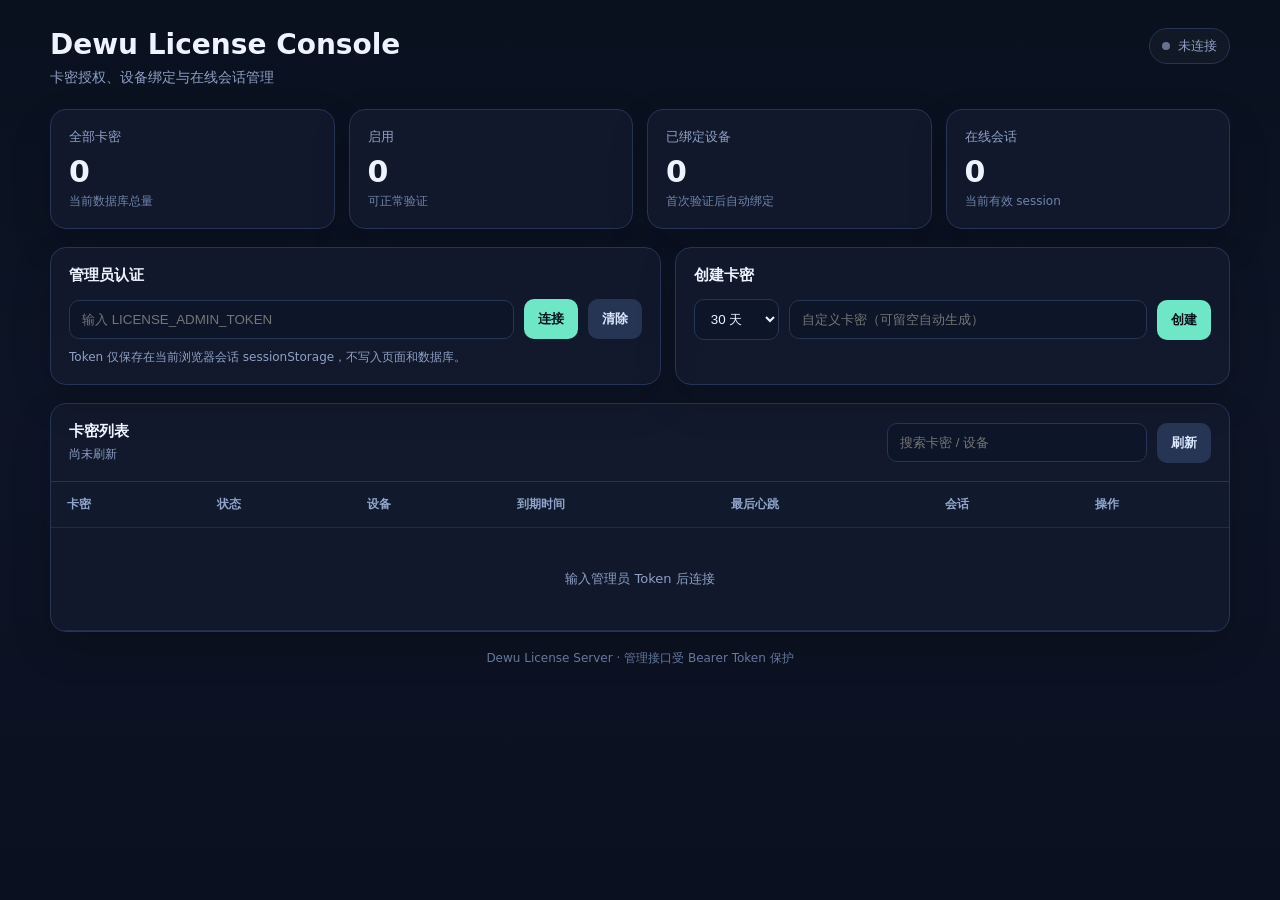
==== license-server/src/main/resources/static/admin/index.html @ 22ee2200 "feat: add license admin web console" ====
<!doctype html>
<html lang="zh-CN">
<head>
  <meta charset="utf-8">
  <meta name="viewport" content="width=device-width,initial-scale=1">
  <title>Dewu License Console</title>
  <style>
    :root{--bg:#0b1020;--panel:#121a2d;--panel2:#18233b;--text:#eef3ff;--muted:#8ea0c4;--line:#263555;--accent:#6ee7c7;--accent2:#5ea0ff;--danger:#ff7a8b;--warn:#ffd166;--ok:#6ee7a8}
    *{box-sizing:border-box} body{margin:0;font-family:Inter,"PingFang SC","Microsoft YaHei",system-ui,sans-serif;background:linear-gradient(180deg,#09101e,#0d1425 45%,#0b1020);color:var(--text);min-height:100vh}
    .wrap{max-width:1220px;margin:0 auto;padding:28px 20px 60px}.top{display:flex;gap:18px;align-items:flex-start;justify-content:space-between;margin-bottom:22px}.title h1{font-size:28px;margin:0 0 8px}.title p{margin:0;color:var(--muted);font-size:14px}.pill{display:inline-flex;align-items:center;gap:8px;border:1px solid var(--line);background:rgba(255,255,255,.03);padding:8px 12px;border-radius:999px;color:var(--muted);font-size:13px}.dot{width:8px;height:8px;border-radius:50%;background:#66738f}.dot.ok{background:var(--ok);box-shadow:0 0 14px rgba(110,231,168,.6)}
    .grid{display:grid;grid-template-columns:repeat(4,1fr);gap:14px;margin-bottom:18px}.card{background:rgba(18,26,45,.92);border:1px solid var(--line);border-radius:16px;padding:18px;box-shadow:0 16px 40px rgba(0,0,0,.16)}.stat .label{color:var(--muted);font-size:13px}.stat .value{font-size:30px;font-weight:750;margin-top:8px}.stat .hint{color:#7083a9;font-size:12px;margin-top:4px}
    .toolbar{display:grid;grid-template-columns:1.1fr 1fr;gap:14px;margin-bottom:18px}.section-title{font-size:15px;font-weight:700;margin-bottom:14px}.row{display:flex;gap:10px;align-items:center;flex-wrap:wrap}input,select{background:#0d1528;border:1px solid var(--line);color:var(--text);border-radius:10px;padding:11px 12px;outline:none;min-width:0}input:focus,select:focus{border-color:var(--accent2);box-shadow:0 0 0 3px rgba(94,160,255,.12)}input.token{flex:1;min-width:220px}.grow{flex:1}.btn{border:0;border-radius:10px;padding:11px 14px;font-weight:700;cursor:pointer;color:#07121b;background:var(--accent);transition:.15s}.btn:hover{transform:translateY(-1px);filter:brightness(1.04)}.btn.secondary{background:#253553;color:#dce7ff}.btn.danger{background:#452434;color:#ffb2bd}.btn.warn{background:#4a3a1f;color:#ffe39a}.btn.small{padding:7px 10px;font-size:12px}.btn:disabled{opacity:.45;cursor:not-allowed;transform:none}
    .table-card{padding:0;overflow:hidden}.table-head{display:flex;justify-content:space-between;align-items:center;padding:18px;border-bottom:1px solid var(--line)}.search{width:260px}table{width:100%;border-collapse:collapse;font-size:13px}th,td{text-align:left;padding:14px 16px;border-bottom:1px solid rgba(38,53,85,.75);vertical-align:middle}th{color:#91a5cc;font-size:12px;font-weight:650;background:#111a2d;position:sticky;top:0}tbody tr:hover{background:rgba(255,255,255,.025)}.key{font-family:ui-monospace,SFMono-Regular,Consolas,monospace;font-weight:700;color:#dfe8ff}.badge{display:inline-flex;padding:5px 8px;border-radius:999px;font-weight:700;font-size:11px}.badge.active{background:rgba(110,231,168,.11);color:var(--ok)}.badge.disabled{background:rgba(255,122,139,.11);color:var(--danger)}.muted{color:var(--muted)}.device{max-width:150px;white-space:nowrap;overflow:hidden;text-overflow:ellipsis}.actions{display:flex;gap:6px;flex-wrap:wrap}.empty{text-align:center;color:var(--muted);padding:42px!important}.toast{position:fixed;right:20px;bottom:20px;min-width:240px;max-width:420px;background:#15213a;border:1px solid var(--line);padding:13px 15px;border-radius:12px;box-shadow:0 16px 45px rgba(0,0,0,.35);display:none;z-index:10}.toast.show{display:block}.toast.error{border-color:#683143;color:#ffc1c9}.footer{color:#65789d;text-align:center;margin-top:18px;font-size:12px}
    @media(max-width:900px){.grid{grid-template-columns:repeat(2,1fr)}.toolbar{grid-template-columns:1fr}.top{flex-direction:column}.table-card{overflow-x:auto}table{min-width:920px}.search{width:190px}}
    @media(max-width:520px){.grid{grid-template-columns:1fr}.wrap{padding:18px 12px 40px}.card{border-radius:13px}.title h1{font-size:23px}}
  </style>
</head>
<body>
<div class="wrap">
  <div class="top">
    <div class="title"><h1>Dewu License Console</h1><p>卡密授权、设备绑定与在线会话管理</p></div>
    <div class="pill"><span id="statusDot" class="dot"></span><span id="serverStatus">未连接</span></div>
  </div>

  <div class="grid">
    <div class="card stat"><div class="label">全部卡密</div><div id="countAll" class="value">0</div><div class="hint">当前数据库总量</div></div>
    <div class="card stat"><div class="label">启用</div><div id="countActive" class="value">0</div><div class="hint">可正常验证</div></div>
    <div class="card stat"><div class="label">已绑定设备</div><div id="countBound" class="value">0</div><div class="hint">首次验证后自动绑定</div></div>
    <div class="card stat"><div class="label">在线会话</div><div id="countSessions" class="value">0</div><div class="hint">当前有效 session</div></div>
  </div>

  <div class="toolbar">
    <div class="card">
      <div class="section-title">管理员认证</div>
      <div class="row">
        <input id="tokenInput" class="token" type="password" autocomplete="off" placeholder="输入 LICENSE_ADMIN_TOKEN">
        <button id="connectBtn" class="btn">连接</button>
        <button id="clearBtn" class="btn secondary">清除</button>
      </div>
      <div class="muted" style="font-size:12px;margin-top:10px">Token 仅保存在当前浏览器会话 sessionStorage，不写入页面和数据库。</div>
    </div>
    <div class="card">
      <div class="section-title">创建卡密</div>
      <div class="row">
        <select id="daysSelect">
          <option value="1">1 天</option><option value="7">7 天</option><option value="30" selected>30 天</option><option value="90">90 天</option><option value="365">365 天</option><option value="0">永久</option>
        </select>
        <input id="customKey" class="grow" placeholder="自定义卡密（可留空自动生成）">
        <button id="createBtn" class="btn">创建</button>
      </div>
    </div>
  </div>

  <div class="card table-card">
    <div class="table-head">
      <div><div class="section-title" style="margin:0">卡密列表</div><div id="lastRefresh" class="muted" style="font-size:12px;margin-top:5px">尚未刷新</div></div>
      <div class="row"><input id="searchInput" class="search" placeholder="搜索卡密 / 设备"><button id="refreshBtn" class="btn secondary">刷新</button></div>
    </div>
    <table>
      <thead><tr><th>卡密</th><th>状态</th><th>设备</th><th>到期时间</th><th>最后心跳</th><th>会话</th><th>操作</th></tr></thead>
      <tbody id="tbody"><tr><td colspan="7" class="empty">输入管理员 Token 后连接</td></tr></tbody>
    </table>
  </div>
  <div class="footer">Dewu License Server · 管理接口受 Bearer Token 保护</div>
</div>
<div id="toast" class="toast"></div>
<script>
  const $=id=>document.getElementById(id); let licenses=[];
  const token=()=>$('tokenInput').value.trim();
  $('tokenInput').value=sessionStorage.getItem('dewuAdminToken')||'';
  function authHeaders(json=false){const h={Authorization:'Bearer '+token()};if(json)h['Content-Type']='application/json';return h}
  function toast(msg,error=false){const el=$('toast');el.textContent=msg;el.className='toast show'+(error?' error':'');clearTimeout(window.__toastTimer);window.__toastTimer=setTimeout(()=>el.className='toast',2800)}
  async function api(path,opt={}){const res=await fetch(path,{...opt,headers:{...(opt.headers||{}),...authHeaders(!!opt.body)}});if(!res.ok){let msg=`HTTP ${res.status}`;try{const d=await res.json();msg=d.detail||d.message||d.error||msg}catch{}throw new Error(msg)}return res.status===204?null:res.json()}
  function esc(v){return String(v??'').replace(/[&<>"']/g,c=>({'&':'&amp;','<':'&lt;','>':'&gt;','"':'&quot;',"'":'&#39;'}[c]))}
  function shortDevice(v){if(!v)return '<span class="muted">未绑定</span>';const s=String(v);return `<span class="device" title="${esc(s)}">${esc(s.length>18?s.slice(0,8)+'…'+s.slice(-6):s)}</span>`}
  function fmt(v){if(!v)return '<span class="muted">永久 / 无记录</span>';return esc(String(v).replace('T',' '))}
  function render(){const q=$('searchInput').value.trim().toLowerCase();const rows=licenses.filter(x=>!q||String(x.cardKey||'').toLowerCase().includes(q)||String(x.boundDeviceId||'').toLowerCase().includes(q));$('countAll').textContent=licenses.length;$('countActive').textContent=licenses.filter(x=>x.status==='ACTIVE').length;$('countBound').textContent=licenses.filter(x=>x.boundDeviceId).length;$('countSessions').textContent=licenses.reduce((n,x)=>n+Number(x.sessionCount||0),0);const tb=$('tbody');if(!rows.length){tb.innerHTML='<tr><td colspan="7" class="empty">没有匹配的卡密</td></tr>';return}tb.innerHTML=rows.map(x=>{const active=x.status==='ACTIVE';return `<tr><td><span class="key">${esc(x.cardKey)}</span></td><td><span class="badge ${active?'active':'disabled'}">${esc(x.status)}</span></td><td>${shortDevice(x.boundDeviceId)}</td><td>${fmt(x.expiresAt)}</td><td>${fmt(x.lastHeartbeatAt)}</td><td>${Number(x.sessionCount||0)}</td><td><div class="actions"><button class="btn secondary small" data-act="copy" data-key="${esc(x.cardKey)}">复制</button><button class="btn ${active?'danger':'secondary'} small" data-act="status" data-key="${esc(x.cardKey)}" data-status="${active?'DISABLED':'ACTIVE'}">${active?'禁用':'启用'}</button><button class="btn warn small" data-act="unbind" data-key="${esc(x.cardKey)}" ${x.boundDeviceId?'':'disabled'}>解绑</button></div></td></tr>`}).join('')}
  async function load(){if(!token()){toast('请先输入管理员 Token',true);return}try{sessionStorage.setItem('dewuAdminToken',token());licenses=await api('/admin/api/licenses');$('statusDot').className='dot ok';$('serverStatus').textContent='已连接';$('lastRefresh').textContent='刷新时间 '+new Date().toLocaleString();render()}catch(e){$('statusDot').className='dot';$('serverStatus').textContent='连接失败';toast(e.message,true)}}
  $('connectBtn').onclick=load;$('refreshBtn').onclick=load;$('clearBtn').onclick=()=>{sessionStorage.removeItem('dewuAdminToken');$('tokenInput').value='';licenses=[];$('statusDot').className='dot';$('serverStatus').textContent='未连接';render()};$('searchInput').oninput=render;
  $('createBtn').onclick=async()=>{if(!token())return toast('请先连接管理端',true);const days=Number($('daysSelect').value);const cardKey=$('customKey').value.trim();try{const d=await api('/admin/api/licenses',{method:'POST',body:JSON.stringify({days,cardKey:cardKey||null})});$('customKey').value='';toast('已创建 '+d.cardKey);await load()}catch(e){toast(e.message,true)}};
  $('tbody').onclick=async e=>{const b=e.target.closest('button[data-act]');if(!b)return;const key=b.dataset.key;try{if(b.dataset.act==='copy'){await navigator.clipboard.writeText(key);toast('已复制 '+key);return}if(b.dataset.act==='status'){await api('/admin/api/licenses/'+encodeURIComponent(key)+'/status',{method:'PATCH',body:JSON.stringify({status:b.dataset.status})});toast(b.dataset.status==='ACTIVE'?'已启用':'已禁用')}if(b.dataset.act==='unbind'){if(!confirm('确认解绑 '+key+' 的设备？'))return;await api('/admin/api/licenses/'+encodeURIComponent(key)+'/unbind',{method:'POST'});toast('设备已解绑')}await load()}catch(err){toast(err.message,true)}};
  if(token())load();
</script>
</body>
</html>
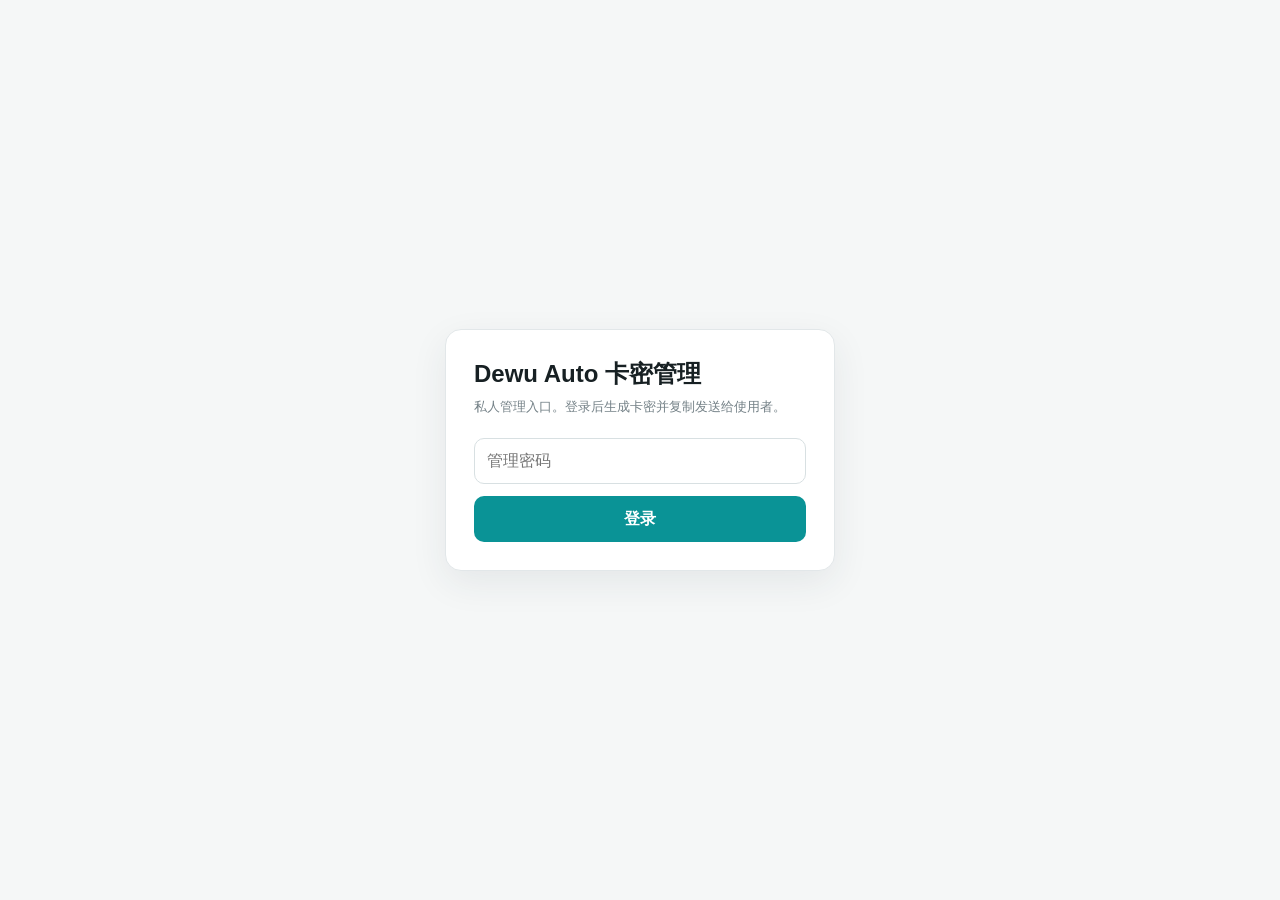
==== commit ab6dddf2: "ui: replace console with private license manager login" ====
--- a/license-server/src/main/resources/static/admin/index.html
+++ b/license-server/src/main/resources/static/admin/index.html
@@ -1,85 +1,92 @@
 <!doctype html>
 <html lang="zh-CN">
 <head>
-  <meta charset="utf-8">
-  <meta name="viewport" content="width=device-width,initial-scale=1">
-  <title>Dewu License Console</title>
-  <style>
-    :root{--bg:#0b1020;--panel:#121a2d;--panel2:#18233b;--text:#eef3ff;--muted:#8ea0c4;--line:#263555;--accent:#6ee7c7;--accent2:#5ea0ff;--danger:#ff7a8b;--warn:#ffd166;--ok:#6ee7a8}
-    *{box-sizing:border-box} body{margin:0;font-family:Inter,"PingFang SC","Microsoft YaHei",system-ui,sans-serif;background:linear-gradient(180deg,#09101e,#0d1425 45%,#0b1020);color:var(--text);min-height:100vh}
-    .wrap{max-width:1220px;margin:0 auto;padding:28px 20px 60px}.top{display:flex;gap:18px;align-items:flex-start;justify-content:space-between;margin-bottom:22px}.title h1{font-size:28px;margin:0 0 8px}.title p{margin:0;color:var(--muted);font-size:14px}.pill{display:inline-flex;align-items:center;gap:8px;border:1px solid var(--line);background:rgba(255,255,255,.03);padding:8px 12px;border-radius:999px;color:var(--muted);font-size:13px}.dot{width:8px;height:8px;border-radius:50%;background:#66738f}.dot.ok{background:var(--ok);box-shadow:0 0 14px rgba(110,231,168,.6)}
-    .grid{display:grid;grid-template-columns:repeat(4,1fr);gap:14px;margin-bottom:18px}.card{background:rgba(18,26,45,.92);border:1px solid var(--line);border-radius:16px;padding:18px;box-shadow:0 16px 40px rgba(0,0,0,.16)}.stat .label{color:var(--muted);font-size:13px}.stat .value{font-size:30px;font-weight:750;margin-top:8px}.stat .hint{color:#7083a9;font-size:12px;margin-top:4px}
-    .toolbar{display:grid;grid-template-columns:1.1fr 1fr;gap:14px;margin-bottom:18px}.section-title{font-size:15px;font-weight:700;margin-bottom:14px}.row{display:flex;gap:10px;align-items:center;flex-wrap:wrap}input,select{background:#0d1528;border:1px solid var(--line);color:var(--text);border-radius:10px;padding:11px 12px;outline:none;min-width:0}input:focus,select:focus{border-color:var(--accent2);box-shadow:0 0 0 3px rgba(94,160,255,.12)}input.token{flex:1;min-width:220px}.grow{flex:1}.btn{border:0;border-radius:10px;padding:11px 14px;font-weight:700;cursor:pointer;color:#07121b;background:var(--accent);transition:.15s}.btn:hover{transform:translateY(-1px);filter:brightness(1.04)}.btn.secondary{background:#253553;color:#dce7ff}.btn.danger{background:#452434;color:#ffb2bd}.btn.warn{background:#4a3a1f;color:#ffe39a}.btn.small{padding:7px 10px;font-size:12px}.btn:disabled{opacity:.45;cursor:not-allowed;transform:none}
-    .table-card{padding:0;overflow:hidden}.table-head{display:flex;justify-content:space-between;align-items:center;padding:18px;border-bottom:1px solid var(--line)}.search{width:260px}table{width:100%;border-collapse:collapse;font-size:13px}th,td{text-align:left;padding:14px 16px;border-bottom:1px solid rgba(38,53,85,.75);vertical-align:middle}th{color:#91a5cc;font-size:12px;font-weight:650;background:#111a2d;position:sticky;top:0}tbody tr:hover{background:rgba(255,255,255,.025)}.key{font-family:ui-monospace,SFMono-Regular,Consolas,monospace;font-weight:700;color:#dfe8ff}.badge{display:inline-flex;padding:5px 8px;border-radius:999px;font-weight:700;font-size:11px}.badge.active{background:rgba(110,231,168,.11);color:var(--ok)}.badge.disabled{background:rgba(255,122,139,.11);color:var(--danger)}.muted{color:var(--muted)}.device{max-width:150px;white-space:nowrap;overflow:hidden;text-overflow:ellipsis}.actions{display:flex;gap:6px;flex-wrap:wrap}.empty{text-align:center;color:var(--muted);padding:42px!important}.toast{position:fixed;right:20px;bottom:20px;min-width:240px;max-width:420px;background:#15213a;border:1px solid var(--line);padding:13px 15px;border-radius:12px;box-shadow:0 16px 45px rgba(0,0,0,.35);display:none;z-index:10}.toast.show{display:block}.toast.error{border-color:#683143;color:#ffc1c9}.footer{color:#65789d;text-align:center;margin-top:18px;font-size:12px}
-    @media(max-width:900px){.grid{grid-template-columns:repeat(2,1fr)}.toolbar{grid-template-columns:1fr}.top{flex-direction:column}.table-card{overflow-x:auto}table{min-width:920px}.search{width:190px}}
-    @media(max-width:520px){.grid{grid-template-columns:1fr}.wrap{padding:18px 12px 40px}.card{border-radius:13px}.title h1{font-size:23px}}
-  </style>
+<meta charset="utf-8">
+<meta name="viewport" content="width=device-width,initial-scale=1">
+<title>Dewu Auto 卡密管理</title>
+<style>
+:root{--bg:#f5f7f7;--card:#fff;--text:#172023;--muted:#748187;--line:#e2e7e9;--brand:#0a9396;--brand-soft:#e9f7f6;--danger:#b44f58;--warn:#9c6b16}
+*{box-sizing:border-box}body{margin:0;background:var(--bg);color:var(--text);font-family:-apple-system,BlinkMacSystemFont,"Segoe UI","PingFang SC","Microsoft YaHei",sans-serif}button,input,select{font:inherit}.hidden{display:none!important}.login-wrap{min-height:100vh;display:grid;place-items:center;padding:24px}.login-card{width:min(390px,100%);background:#fff;border:1px solid var(--line);border-radius:16px;padding:28px;box-shadow:0 12px 36px rgba(33,53,58,.08)}.login-card h1{font-size:24px;margin:0 0 8px}.login-card p{color:var(--muted);font-size:13px;margin:0 0 22px}.input{width:100%;height:46px;border:1px solid #d8e0e2;border-radius:10px;padding:0 12px;outline:none;background:#fff}.input:focus{border-color:var(--brand);box-shadow:0 0 0 3px rgba(10,147,150,.08)}.btn{border:0;border-radius:10px;height:42px;padding:0 14px;background:var(--brand);color:white;font-weight:800;cursor:pointer}.btn.secondary{background:#edf2f3;color:#425156}.btn.danger{background:#f8e9eb;color:var(--danger)}.btn.warn{background:#f7f0df;color:var(--warn)}.btn:disabled{opacity:.55;cursor:not-allowed}.login-btn{width:100%;height:46px;margin-top:12px}.error{color:var(--danger);font-size:13px;margin-top:10px;display:none}.error.show{display:block}.top{height:64px;background:white;border-bottom:1px solid var(--line);display:flex;align-items:center;justify-content:space-between;padding:0 24px}.brand{font-weight:850}.top-right{display:flex;align-items:center;gap:10px}.status{font-size:12px;color:var(--muted)}.wrap{max-width:1120px;margin:32px auto;padding:0 18px 48px}.grid{display:grid;grid-template-columns:340px 1fr;gap:16px}.card{background:white;border:1px solid var(--line);border-radius:15px;padding:20px;box-shadow:0 8px 24px rgba(33,53,58,.04)}.card h2{font-size:17px;margin:0 0 16px}.label{font-size:12px;font-weight:800;margin:14px 0 7px}.help{font-size:12px;color:var(--muted);margin-top:7px}.create-btn{width:100%;margin-top:18px}.generated{margin-top:16px;background:#111a1d;color:#e2fffb;border-radius:11px;padding:14px;display:none}.generated.show{display:block}.generated small{display:block;color:#8fa7a6;margin-bottom:6px}.key{font-family:ui-monospace,SFMono-Regular,Consolas,monospace;font-weight:850;word-break:break-all}.copy-btn{margin-top:10px;background:white;color:#08777a;height:34px}.stats{display:grid;grid-template-columns:repeat(4,1fr);gap:10px;margin-bottom:16px}.stat{background:#fff;border:1px solid var(--line);border-radius:12px;padding:14px}.stat small{color:var(--muted)}.stat b{display:block;font-size:24px;margin-top:5px}.table-card{padding:0;overflow:hidden}.table-head{display:flex;align-items:center;justify-content:space-between;gap:12px;padding:16px 18px;border-bottom:1px solid var(--line)}.table-head h2{margin:0}.search{width:250px;height:40px}.table-wrap{overflow:auto}table{width:100%;border-collapse:collapse;font-size:13px;min-width:850px}th,td{text-align:left;padding:13px 15px;border-bottom:1px solid var(--line);vertical-align:middle}th{font-size:12px;color:var(--muted);background:#fafcfc}.badge{display:inline-flex;padding:4px 8px;border-radius:999px;font-size:11px;font-weight:800}.badge.active{background:#eaf8f2;color:#247a59}.badge.disabled{background:#faecee;color:#a74852}.actions{display:flex;gap:6px;flex-wrap:wrap}.small{height:32px;padding:0 10px;font-size:12px}.empty{text-align:center;color:var(--muted);padding:38px!important}.toast{position:fixed;right:18px;bottom:18px;background:#172023;color:white;border-radius:10px;padding:11px 14px;font-size:13px;display:none;z-index:20}.toast.show{display:block}.device{max-width:150px;display:inline-block;white-space:nowrap;overflow:hidden;text-overflow:ellipsis;vertical-align:middle}.muted{color:var(--muted)}
+@media(max-width:850px){.grid{grid-template-columns:1fr}.stats{grid-template-columns:repeat(2,1fr)}.top{padding:0 14px}.wrap{margin:20px auto}.search{width:180px}}@media(max-width:520px){.stats{grid-template-columns:1fr 1fr}.table-head{align-items:flex-start;flex-direction:column}.search{width:100%}}
+</style>
 </head>
 <body>
-<div class="wrap">
-  <div class="top">
-    <div class="title"><h1>Dewu License Console</h1><p>卡密授权、设备绑定与在线会话管理</p></div>
-    <div class="pill"><span id="statusDot" class="dot"></span><span id="serverStatus">未连接</span></div>
+<section id="loginView" class="login-wrap">
+  <div class="login-card">
+    <h1>Dewu Auto 卡密管理</h1>
+    <p>私人管理入口。登录后生成卡密并复制发送给使用者。</p>
+    <input id="password" class="input" type="password" autocomplete="current-password" placeholder="管理密码">
+    <button id="loginBtn" class="btn login-btn">登录</button>
+    <div id="loginError" class="error"></div>
   </div>
+</section>
 
-  <div class="grid">
-    <div class="card stat"><div class="label">全部卡密</div><div id="countAll" class="value">0</div><div class="hint">当前数据库总量</div></div>
-    <div class="card stat"><div class="label">启用</div><div id="countActive" class="value">0</div><div class="hint">可正常验证</div></div>
-    <div class="card stat"><div class="label">已绑定设备</div><div id="countBound" class="value">0</div><div class="hint">首次验证后自动绑定</div></div>
-    <div class="card stat"><div class="label">在线会话</div><div id="countSessions" class="value">0</div><div class="hint">当前有效 session</div></div>
-  </div>
-
-  <div class="toolbar">
-    <div class="card">
-      <div class="section-title">管理员认证</div>
-      <div class="row">
-        <input id="tokenInput" class="token" type="password" autocomplete="off" placeholder="输入 LICENSE_ADMIN_TOKEN">
-        <button id="connectBtn" class="btn">连接</button>
-        <button id="clearBtn" class="btn secondary">清除</button>
+<section id="appView" class="hidden">
+  <header class="top">
+    <div class="brand">Dewu Auto 卡密管理</div>
+    <div class="top-right"><span id="serverStatus" class="status">已连接</span><button id="logoutBtn" class="btn secondary">退出</button></div>
+  </header>
+  <main class="wrap">
+    <div class="stats">
+      <div class="stat"><small>全部卡密</small><b id="countAll">0</b></div>
+      <div class="stat"><small>启用</small><b id="countActive">0</b></div>
+      <div class="stat"><small>已绑定设备</small><b id="countBound">0</b></div>
+      <div class="stat"><small>在线会话</small><b id="countSessions">0</b></div>
+    </div>
+    <div class="grid">
+      <div class="card">
+        <h2>生成卡密</h2>
+        <div class="label">有效期</div>
+        <select id="daysSelect" class="input">
+          <option value="1">1 天</option>
+          <option value="7">7 天</option>
+          <option value="30" selected>30 天</option>
+          <option value="90">90 天</option>
+          <option value="365">365 天</option>
+          <option value="0">永久</option>
+        </select>
+        <div class="help">卡密创建后立即开始计算有效期。</div>
+        <button id="createBtn" class="btn create-btn">生成卡密</button>
+        <div id="generated" class="generated">
+          <small>新生成卡密</small>
+          <div id="generatedKey" class="key">--</div>
+          <button id="copyGenerated" class="btn copy-btn">复制卡密</button>
+        </div>
       </div>
-      <div class="muted" style="font-size:12px;margin-top:10px">Token 仅保存在当前浏览器会话 sessionStorage，不写入页面和数据库。</div>
-    </div>
-    <div class="card">
-      <div class="section-title">创建卡密</div>
-      <div class="row">
-        <select id="daysSelect">
-          <option value="1">1 天</option><option value="7">7 天</option><option value="30" selected>30 天</option><option value="90">90 天</option><option value="365">365 天</option><option value="0">永久</option>
-        </select>
-        <input id="customKey" class="grow" placeholder="自定义卡密（可留空自动生成）">
-        <button id="createBtn" class="btn">创建</button>
+      <div class="card table-card">
+        <div class="table-head">
+          <div><h2>卡密列表</h2><div id="lastRefresh" class="help">尚未刷新</div></div>
+          <div style="display:flex;gap:8px"><input id="searchInput" class="input search" placeholder="搜索卡密 / 设备"><button id="refreshBtn" class="btn secondary">刷新</button></div>
+        </div>
+        <div class="table-wrap">
+          <table>
+            <thead><tr><th>卡密</th><th>状态</th><th>设备</th><th>到期时间</th><th>会话</th><th>操作</th></tr></thead>
+            <tbody id="tbody"><tr><td colspan="6" class="empty">加载中…</td></tr></tbody>
+          </table>
+        </div>
       </div>
     </div>
-  </div>
-
-  <div class="card table-card">
-    <div class="table-head">
-      <div><div class="section-title" style="margin:0">卡密列表</div><div id="lastRefresh" class="muted" style="font-size:12px;margin-top:5px">尚未刷新</div></div>
-      <div class="row"><input id="searchInput" class="search" placeholder="搜索卡密 / 设备"><button id="refreshBtn" class="btn secondary">刷新</button></div>
-    </div>
-    <table>
-      <thead><tr><th>卡密</th><th>状态</th><th>设备</th><th>到期时间</th><th>最后心跳</th><th>会话</th><th>操作</th></tr></thead>
-      <tbody id="tbody"><tr><td colspan="7" class="empty">输入管理员 Token 后连接</td></tr></tbody>
-    </table>
-  </div>
-  <div class="footer">Dewu License Server · 管理接口受 Bearer Token 保护</div>
-</div>
+  </main>
+</section>
 <div id="toast" class="toast"></div>
 <script>
-  const $=id=>document.getElementById(id); let licenses=[];
-  const token=()=>$('tokenInput').value.trim();
-  $('tokenInput').value=sessionStorage.getItem('dewuAdminToken')||'';
-  function authHeaders(json=false){const h={Authorization:'Bearer '+token()};if(json)h['Content-Type']='application/json';return h}
-  function toast(msg,error=false){const el=$('toast');el.textContent=msg;el.className='toast show'+(error?' error':'');clearTimeout(window.__toastTimer);window.__toastTimer=setTimeout(()=>el.className='toast',2800)}
-  async function api(path,opt={}){const res=await fetch(path,{...opt,headers:{...(opt.headers||{}),...authHeaders(!!opt.body)}});if(!res.ok){let msg=`HTTP ${res.status}`;try{const d=await res.json();msg=d.detail||d.message||d.error||msg}catch{}throw new Error(msg)}return res.status===204?null:res.json()}
-  function esc(v){return String(v??'').replace(/[&<>"']/g,c=>({'&':'&amp;','<':'&lt;','>':'&gt;','"':'&quot;',"'":'&#39;'}[c]))}
-  function shortDevice(v){if(!v)return '<span class="muted">未绑定</span>';const s=String(v);return `<span class="device" title="${esc(s)}">${esc(s.length>18?s.slice(0,8)+'…'+s.slice(-6):s)}</span>`}
-  function fmt(v){if(!v)return '<span class="muted">永久 / 无记录</span>';return esc(String(v).replace('T',' '))}
-  function render(){const q=$('searchInput').value.trim().toLowerCase();const rows=licenses.filter(x=>!q||String(x.cardKey||'').toLowerCase().includes(q)||String(x.boundDeviceId||'').toLowerCase().includes(q));$('countAll').textContent=licenses.length;$('countActive').textContent=licenses.filter(x=>x.status==='ACTIVE').length;$('countBound').textContent=licenses.filter(x=>x.boundDeviceId).length;$('countSessions').textContent=licenses.reduce((n,x)=>n+Number(x.sessionCount||0),0);const tb=$('tbody');if(!rows.length){tb.innerHTML='<tr><td colspan="7" class="empty">没有匹配的卡密</td></tr>';return}tb.innerHTML=rows.map(x=>{const active=x.status==='ACTIVE';return `<tr><td><span class="key">${esc(x.cardKey)}</span></td><td><span class="badge ${active?'active':'disabled'}">${esc(x.status)}</span></td><td>${shortDevice(x.boundDeviceId)}</td><td>${fmt(x.expiresAt)}</td><td>${fmt(x.lastHeartbeatAt)}</td><td>${Number(x.sessionCount||0)}</td><td><div class="actions"><button class="btn secondary small" data-act="copy" data-key="${esc(x.cardKey)}">复制</button><button class="btn ${active?'danger':'secondary'} small" data-act="status" data-key="${esc(x.cardKey)}" data-status="${active?'DISABLED':'ACTIVE'}">${active?'禁用':'启用'}</button><button class="btn warn small" data-act="unbind" data-key="${esc(x.cardKey)}" ${x.boundDeviceId?'':'disabled'}>解绑</button></div></td></tr>`}).join('')}
-  async function load(){if(!token()){toast('请先输入管理员 Token',true);return}try{sessionStorage.setItem('dewuAdminToken',token());licenses=await api('/admin/api/licenses');$('statusDot').className='dot ok';$('serverStatus').textContent='已连接';$('lastRefresh').textContent='刷新时间 '+new Date().toLocaleString();render()}catch(e){$('statusDot').className='dot';$('serverStatus').textContent='连接失败';toast(e.message,true)}}
-  $('connectBtn').onclick=load;$('refreshBtn').onclick=load;$('clearBtn').onclick=()=>{sessionStorage.removeItem('dewuAdminToken');$('tokenInput').value='';licenses=[];$('statusDot').className='dot';$('serverStatus').textContent='未连接';render()};$('searchInput').oninput=render;
-  $('createBtn').onclick=async()=>{if(!token())return toast('请先连接管理端',true);const days=Number($('daysSelect').value);const cardKey=$('customKey').value.trim();try{const d=await api('/admin/api/licenses',{method:'POST',body:JSON.stringify({days,cardKey:cardKey||null})});$('customKey').value='';toast('已创建 '+d.cardKey);await load()}catch(e){toast(e.message,true)}};
-  $('tbody').onclick=async e=>{const b=e.target.closest('button[data-act]');if(!b)return;const key=b.dataset.key;try{if(b.dataset.act==='copy'){await navigator.clipboard.writeText(key);toast('已复制 '+key);return}if(b.dataset.act==='status'){await api('/admin/api/licenses/'+encodeURIComponent(key)+'/status',{method:'PATCH',body:JSON.stringify({status:b.dataset.status})});toast(b.dataset.status==='ACTIVE'?'已启用':'已禁用')}if(b.dataset.act==='unbind'){if(!confirm('确认解绑 '+key+' 的设备？'))return;await api('/admin/api/licenses/'+encodeURIComponent(key)+'/unbind',{method:'POST'});toast('设备已解绑')}await load()}catch(err){toast(err.message,true)}};
-  if(token())load();
+const $=id=>document.getElementById(id);let licenses=[];let adminToken=sessionStorage.getItem('dewuAdminToken')||'';
+function toast(msg){const el=$('toast');el.textContent=msg;el.className='toast show';clearTimeout(window.__toast);window.__toast=setTimeout(()=>el.className='toast',1800)}
+function esc(v){return String(v??'').replace(/[&<>"']/g,c=>({'&':'&amp;','<':'&lt;','>':'&gt;','"':'&quot;',"'":'&#39;'}[c]))}
+async function request(path,opt={},auth=true){const headers={...(opt.headers||{})};if(opt.body)headers['Content-Type']='application/json';if(auth&&adminToken)headers.Authorization='Bearer '+adminToken;const r=await fetch(path,{...opt,headers});let d=null;try{d=await r.json()}catch{}if(!r.ok)throw new Error(d?.detail||d?.message||`HTTP ${r.status}`);return d}
+function legacyCopy(text){const t=document.createElement('textarea');t.value=text;t.setAttribute('readonly','');t.style.position='fixed';t.style.left='-9999px';document.body.appendChild(t);t.select();let ok=false;try{ok=document.execCommand('copy')}catch{}document.body.removeChild(t);return ok}
+async function copyText(text){let ok=false;if(navigator.clipboard&&window.isSecureContext){try{await navigator.clipboard.writeText(text);ok=true}catch{}}if(!ok)ok=legacyCopy(text);toast(ok?'已复制卡密':'复制失败')}
+function fmt(v){return v?esc(String(v).replace('T',' ')):'永久'}
+function shortDevice(v){if(!v)return '<span class="muted">未绑定</span>';const s=String(v);return `<span class="device" title="${esc(s)}">${esc(s.length>18?s.slice(0,8)+'…'+s.slice(-6):s)}</span>`}
+function render(){const q=$('searchInput').value.trim().toLowerCase();const rows=licenses.filter(x=>!q||String(x.cardKey||'').toLowerCase().includes(q)||String(x.boundDeviceId||'').toLowerCase().includes(q));$('countAll').textContent=licenses.length;$('countActive').textContent=licenses.filter(x=>x.status==='ACTIVE').length;$('countBound').textContent=licenses.filter(x=>x.boundDeviceId).length;$('countSessions').textContent=licenses.reduce((n,x)=>n+Number(x.sessionCount||0),0);const tb=$('tbody');if(!rows.length){tb.innerHTML='<tr><td colspan="6" class="empty">没有卡密</td></tr>';return}tb.innerHTML=rows.map(x=>{const active=x.status==='ACTIVE';return `<tr><td><span class="key">${esc(x.cardKey)}</span></td><td><span class="badge ${active?'active':'disabled'}">${active?'启用':'禁用'}</span></td><td>${shortDevice(x.boundDeviceId)}</td><td>${fmt(x.expiresAt)}</td><td>${Number(x.sessionCount||0)}</td><td><div class="actions"><button class="btn secondary small" data-act="copy" data-key="${esc(x.cardKey)}">复制</button><button class="btn ${active?'danger':'secondary'} small" data-act="status" data-key="${esc(x.cardKey)}" data-status="${active?'DISABLED':'ACTIVE'}">${active?'禁用':'启用'}</button><button class="btn warn small" data-act="unbind" data-key="${esc(x.cardKey)}" ${x.boundDeviceId?'':'disabled'}>解绑</button></div></td></tr>`}).join('')}
+async function load(){try{licenses=await request('/admin/api/licenses');$('lastRefresh').textContent='刷新时间 '+new Date().toLocaleString();$('serverStatus').textContent='已连接';render()}catch(e){if(/401|密码/.test(e.message)){logout();return}$('serverStatus').textContent='连接异常';toast(e.message)}}
+async function login(){const password=$('password').value.trim();if(!password){$('loginError').textContent='请输入管理密码';$('loginError').classList.add('show');return}$('loginBtn').disabled=true;try{await request('/admin/api/login',{method:'POST',body:JSON.stringify({password})},false);adminToken=password;sessionStorage.setItem('dewuAdminToken',adminToken);$('loginError').classList.remove('show');$('loginView').classList.add('hidden');$('appView').classList.remove('hidden');await load()}catch(e){$('loginError').textContent=e.message||'登录失败';$('loginError').classList.add('show')}finally{$('loginBtn').disabled=false}}
+function logout(){adminToken='';sessionStorage.removeItem('dewuAdminToken');$('password').value='';$('appView').classList.add('hidden');$('loginView').classList.remove('hidden')}
+$('loginBtn').onclick=login;$('password').addEventListener('keydown',e=>{if(e.key==='Enter')login()});$('logoutBtn').onclick=logout;$('refreshBtn').onclick=load;$('searchInput').oninput=render;
+$('createBtn').onclick=async()=>{const days=Number($('daysSelect').value);$('createBtn').disabled=true;try{const d=await request('/admin/api/licenses',{method:'POST',body:JSON.stringify({days})});$('generatedKey').textContent=d.cardKey;$('generated').classList.add('show');toast('卡密已生成');await load()}catch(e){toast(e.message)}finally{$('createBtn').disabled=false}};
+$('copyGenerated').onclick=()=>copyText($('generatedKey').textContent);
+$('tbody').onclick=async e=>{const b=e.target.closest('button[data-act]');if(!b)return;const key=b.dataset.key;try{if(b.dataset.act==='copy'){await copyText(key);return}if(b.dataset.act==='status'){await request('/admin/api/licenses/'+encodeURIComponent(key)+'/status',{method:'PATCH',body:JSON.stringify({status:b.dataset.status})});toast(b.dataset.status==='ACTIVE'?'已启用':'已禁用')}if(b.dataset.act==='unbind'){if(!confirm('确认解绑 '+key+' 的设备？'))return;await request('/admin/api/licenses/'+encodeURIComponent(key)+'/unbind',{method:'POST'});toast('设备已解绑')}await load()}catch(err){toast(err.message)}};
+if(adminToken){$('loginView').classList.add('hidden');$('appView').classList.remove('hidden');load()}
 </script>
 </body>
 </html>
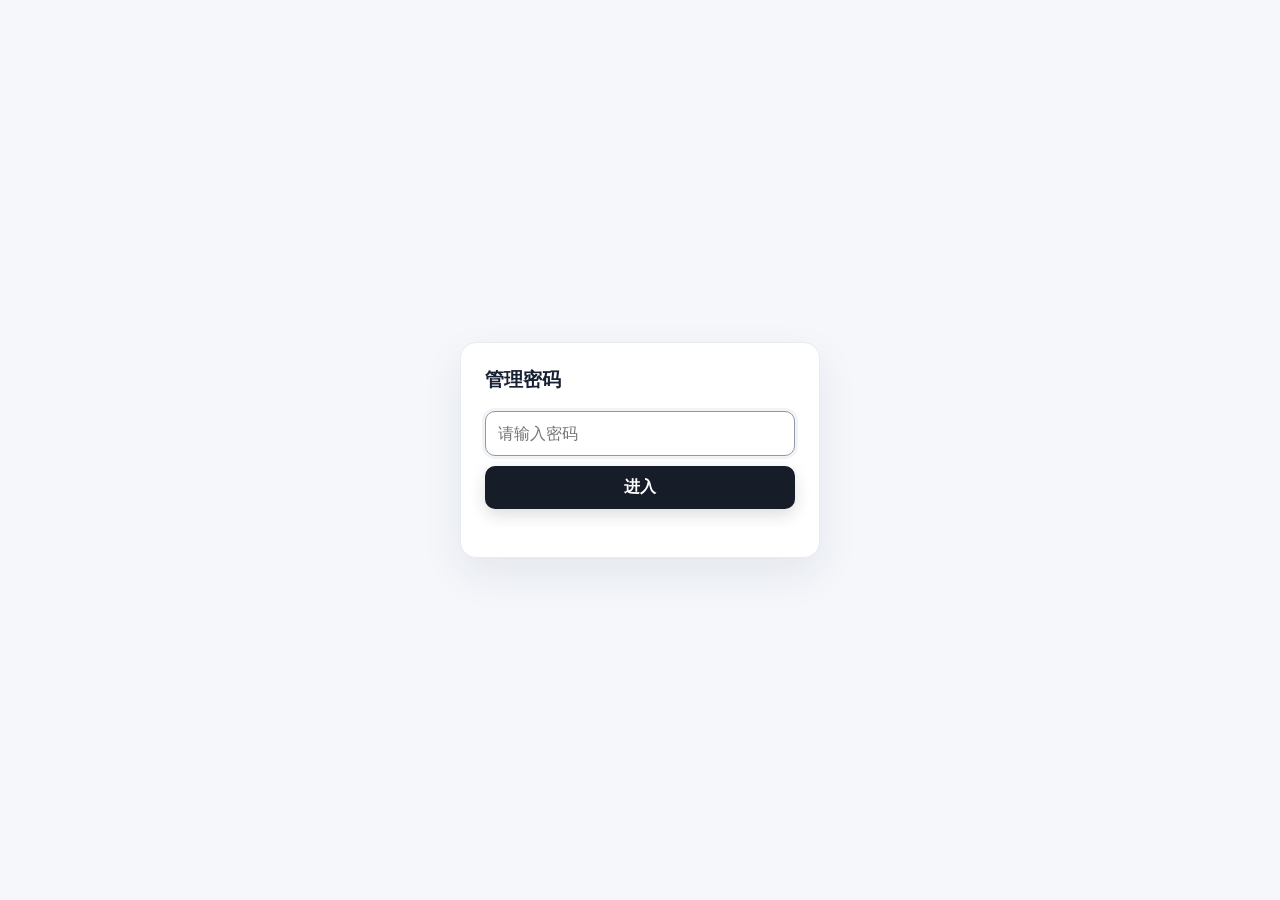
==== commit 21d5fd23: "feat: add private license admin console" ====
--- a/license-server/src/main/resources/static/admin/index.html
+++ b/license-server/src/main/resources/static/admin/index.html
@@ -2,91 +2,122 @@
 <html lang="zh-CN">
 <head>
 <meta charset="utf-8">
-<meta name="viewport" content="width=device-width,initial-scale=1">
-<title>Dewu Auto 卡密管理</title>
+<meta name="viewport" content="width=device-width,initial-scale=1,viewport-fit=cover">
+<link rel="icon" href="data:,">
+<title>得无 · 私人卡密管理</title>
 <style>
-:root{--bg:#f5f7f7;--card:#fff;--text:#172023;--muted:#748187;--line:#e2e7e9;--brand:#0a9396;--brand-soft:#e9f7f6;--danger:#b44f58;--warn:#9c6b16}
-*{box-sizing:border-box}body{margin:0;background:var(--bg);color:var(--text);font-family:-apple-system,BlinkMacSystemFont,"Segoe UI","PingFang SC","Microsoft YaHei",sans-serif}button,input,select{font:inherit}.hidden{display:none!important}.login-wrap{min-height:100vh;display:grid;place-items:center;padding:24px}.login-card{width:min(390px,100%);background:#fff;border:1px solid var(--line);border-radius:16px;padding:28px;box-shadow:0 12px 36px rgba(33,53,58,.08)}.login-card h1{font-size:24px;margin:0 0 8px}.login-card p{color:var(--muted);font-size:13px;margin:0 0 22px}.input{width:100%;height:46px;border:1px solid #d8e0e2;border-radius:10px;padding:0 12px;outline:none;background:#fff}.input:focus{border-color:var(--brand);box-shadow:0 0 0 3px rgba(10,147,150,.08)}.btn{border:0;border-radius:10px;height:42px;padding:0 14px;background:var(--brand);color:white;font-weight:800;cursor:pointer}.btn.secondary{background:#edf2f3;color:#425156}.btn.danger{background:#f8e9eb;color:var(--danger)}.btn.warn{background:#f7f0df;color:var(--warn)}.btn:disabled{opacity:.55;cursor:not-allowed}.login-btn{width:100%;height:46px;margin-top:12px}.error{color:var(--danger);font-size:13px;margin-top:10px;display:none}.error.show{display:block}.top{height:64px;background:white;border-bottom:1px solid var(--line);display:flex;align-items:center;justify-content:space-between;padding:0 24px}.brand{font-weight:850}.top-right{display:flex;align-items:center;gap:10px}.status{font-size:12px;color:var(--muted)}.wrap{max-width:1120px;margin:32px auto;padding:0 18px 48px}.grid{display:grid;grid-template-columns:340px 1fr;gap:16px}.card{background:white;border:1px solid var(--line);border-radius:15px;padding:20px;box-shadow:0 8px 24px rgba(33,53,58,.04)}.card h2{font-size:17px;margin:0 0 16px}.label{font-size:12px;font-weight:800;margin:14px 0 7px}.help{font-size:12px;color:var(--muted);margin-top:7px}.create-btn{width:100%;margin-top:18px}.generated{margin-top:16px;background:#111a1d;color:#e2fffb;border-radius:11px;padding:14px;display:none}.generated.show{display:block}.generated small{display:block;color:#8fa7a6;margin-bottom:6px}.key{font-family:ui-monospace,SFMono-Regular,Consolas,monospace;font-weight:850;word-break:break-all}.copy-btn{margin-top:10px;background:white;color:#08777a;height:34px}.stats{display:grid;grid-template-columns:repeat(4,1fr);gap:10px;margin-bottom:16px}.stat{background:#fff;border:1px solid var(--line);border-radius:12px;padding:14px}.stat small{color:var(--muted)}.stat b{display:block;font-size:24px;margin-top:5px}.table-card{padding:0;overflow:hidden}.table-head{display:flex;align-items:center;justify-content:space-between;gap:12px;padding:16px 18px;border-bottom:1px solid var(--line)}.table-head h2{margin:0}.search{width:250px;height:40px}.table-wrap{overflow:auto}table{width:100%;border-collapse:collapse;font-size:13px;min-width:850px}th,td{text-align:left;padding:13px 15px;border-bottom:1px solid var(--line);vertical-align:middle}th{font-size:12px;color:var(--muted);background:#fafcfc}.badge{display:inline-flex;padding:4px 8px;border-radius:999px;font-size:11px;font-weight:800}.badge.active{background:#eaf8f2;color:#247a59}.badge.disabled{background:#faecee;color:#a74852}.actions{display:flex;gap:6px;flex-wrap:wrap}.small{height:32px;padding:0 10px;font-size:12px}.empty{text-align:center;color:var(--muted);padding:38px!important}.toast{position:fixed;right:18px;bottom:18px;background:#172023;color:white;border-radius:10px;padding:11px 14px;font-size:13px;display:none;z-index:20}.toast.show{display:block}.device{max-width:150px;display:inline-block;white-space:nowrap;overflow:hidden;text-overflow:ellipsis;vertical-align:middle}.muted{color:var(--muted)}
-@media(max-width:850px){.grid{grid-template-columns:1fr}.stats{grid-template-columns:repeat(2,1fr)}.top{padding:0 14px}.wrap{margin:20px auto}.search{width:180px}}@media(max-width:520px){.stats{grid-template-columns:1fr 1fr}.table-head{align-items:flex-start;flex-direction:column}.search{width:100%}}
+:root{--bg:#f5f7fb;--panel:#fff;--text:#182033;--muted:#7b8498;--line:#e8ebf2;--primary:#171c29;--green:#23a36d;--green-bg:#eaf8f1;--orange:#c98019;--orange-bg:#fff5e4;--red:#d64b4b;--red-bg:#fff0f0;--shadow:0 16px 42px rgba(28,39,60,.08)}
+*{box-sizing:border-box}html,body{margin:0;min-height:100%;font-family:Inter,"PingFang SC","Microsoft YaHei",system-ui,sans-serif;color:var(--text);background:var(--bg)}button,input,select{font:inherit}button{touch-action:manipulation}.app{min-height:100vh}
+.topbar{height:68px;background:#fff;border-bottom:1px solid var(--line);display:flex;align-items:center;justify-content:space-between;padding:0 34px;position:sticky;top:0;z-index:5}.brand{display:flex;align-items:center;gap:12px;font-weight:760;letter-spacing:.2px}.logo{width:34px;height:34px;border-radius:10px;background:var(--primary);color:#fff;display:grid;place-items:center;font-size:17px}.brand small{display:block;color:var(--muted);font-weight:500;font-size:11px;margin-top:2px}.admin{display:flex;align-items:center;gap:9px;color:#5e6678;font-size:13px}.avatar{width:30px;height:30px;border-radius:50%;background:#edf0f6;display:grid;place-items:center;font-weight:700;color:#434a5b}.logout{border:0;background:transparent;color:#9aa1af;font-size:11px;cursor:pointer;padding:5px}.logout:hover{color:#4e5668}
+.shell{max-width:1380px;margin:0 auto;padding:34px}.page-head{display:flex;align-items:flex-start;justify-content:space-between;margin-bottom:24px}.page-head h1{margin:0;font-size:26px;letter-spacing:-.4px}.page-head p{margin:7px 0 0;color:var(--muted);font-size:13px}.primary{border:0;background:var(--primary);color:#fff;border-radius:10px;padding:11px 17px;font-weight:650;cursor:pointer;box-shadow:0 6px 16px rgba(23,28,41,.15)}.primary:hover{background:#292f3e}.primary:disabled{opacity:.45;cursor:not-allowed}
+.stats{display:grid;grid-template-columns:repeat(4,1fr);gap:16px;margin-bottom:18px}.stat{background:#fff;border:1px solid var(--line);border-radius:14px;padding:18px 20px}.stat-label{font-size:12px;color:var(--muted)}.stat-value{font-size:28px;font-weight:760;margin-top:8px;letter-spacing:-.7px}.stat-sub{font-size:11px;color:#a0a7b5;margin-top:4px}
+.card{background:#fff;border:1px solid var(--line);border-radius:15px;box-shadow:0 5px 22px rgba(28,39,60,.035);overflow:hidden}.toolbar{padding:15px 18px;border-bottom:1px solid var(--line);display:flex;align-items:center;justify-content:space-between;gap:16px}.filters{display:flex;gap:10px;align-items:center}.search{width:260px;border:1px solid #dde1ea;background:#fafbfc;border-radius:9px;padding:9px 12px;outline:none}.search:focus{border-color:#9aa3b4;background:#fff}.filter{border:1px solid #dde1ea;background:#fff;border-radius:9px;padding:9px 11px;color:#525a6c}.count{font-size:12px;color:var(--muted);white-space:nowrap}
+.remark-bar{display:flex;align-items:center;gap:8px;padding:12px 18px;border-bottom:1px solid var(--line);background:#fcfcfd;min-height:52px}.remark-label{font-size:11px;color:#8b93a3;margin-right:3px;white-space:nowrap}.remark-items{display:flex;gap:8px;align-items:center;flex-wrap:wrap;min-width:0}.remark-chip{position:relative;display:inline-flex}.chip{border:1px solid #e0e4ec;background:#fff;border-radius:999px;padding:6px 11px;color:#626b7d;font-size:11px;cursor:pointer;line-height:1.15}.chip:hover{background:#f7f8fb}.chip.on{background:#171c29;color:#fff;border-color:#171c29}.chip.removable{padding-right:13px}.chip-delete{position:absolute;right:-4px;top:-7px;width:17px;height:17px;border:0;border-radius:50%;background:#202634;color:#fff;font-size:12px;line-height:17px;padding:0;cursor:pointer;opacity:0;transform:scale(.75);transition:.14s;box-shadow:0 2px 7px rgba(0,0,0,.2)}.remark-chip:hover .chip-delete{opacity:1;transform:scale(1)}.remark-add{width:28px;height:28px;border:1px dashed #cfd5e0;border-radius:999px;background:#fff;color:#677083;font-size:18px;line-height:24px;cursor:pointer}.remark-add:hover{background:#f6f7fa;color:#1d2432}.remark-add-form{display:flex;gap:6px;align-items:center}.remark-add-form input{width:150px;border:1px solid #dfe3eb;border-radius:8px;padding:6px 9px;font-size:11px;outline:none}.remark-add-form input:focus{border-color:#9099aa}.remark-save{border:0;border-radius:8px;background:#171c29;color:#fff;padding:7px 9px;font-size:10.5px;cursor:pointer}.remark-cancel{border:0;background:transparent;color:#9aa1af;cursor:pointer;padding:3px;font-size:16px}.sort-note{margin-left:auto;font-size:11px;color:#9aa1af;white-space:nowrap}
+.batchbar{display:none;align-items:center;gap:10px;padding:10px 18px;background:#f1f3fb;border-bottom:1px solid #dfe4f3;font-size:12px}.batchbar.show{display:flex}.batch-count{font-weight:700;color:#363e55}.batchcopy{border:0;background:#171c29;color:#fff;border-radius:8px;padding:7px 11px;font-size:11px;cursor:pointer}.batchclear{border:1px solid #d8dde8;background:#fff;color:#626b7d;border-radius:8px;padding:6px 10px;font-size:11px;cursor:pointer}.batch-hint{color:var(--muted)}
+.desktop-table{display:block}table{width:100%;border-collapse:collapse;table-layout:fixed}th{background:#fafbfc;color:#7c8495;font-size:11px;font-weight:650;text-align:left;padding:12px 14px;border-bottom:1px solid var(--line)}td{padding:14px;border-bottom:1px solid #eef0f5;font-size:12px;vertical-align:middle}tbody tr:hover{background:#fbfcfe}tbody tr:last-child td{border-bottom:0}.selectcell{width:42px;text-align:center}.rowcheck{width:15px;height:15px;accent-color:#171c29}.key{font-family:ui-monospace,SFMono-Regular,Consolas,monospace;font-weight:700;font-size:12px;letter-spacing:.15px}.remark{font-weight:650;overflow:hidden;text-overflow:ellipsis;white-space:nowrap}.duration{font-weight:650}.muted{color:var(--muted)}.empty{text-align:center;color:#929aaa;padding:44px!important}.badge{display:inline-flex;align-items:center;gap:5px;padding:5px 8px;border-radius:999px;font-size:11px;font-weight:650}.badge:before{content:"";width:5px;height:5px;border-radius:50%;background:currentColor}.active{color:var(--green);background:var(--green-bg)}.expired{color:var(--orange);background:var(--orange-bg)}.disabled{color:var(--red);background:var(--red-bg)}.ops{display:flex;gap:7px;flex-wrap:wrap}.ghost{border:1px solid #e0e4ec;background:#fff;color:#596174;border-radius:8px;padding:6px 9px;font-size:11px;cursor:pointer}.ghost:hover{background:#f7f8fb}.ghost:disabled{opacity:.4;cursor:not-allowed}.danger{color:#c84d4d}.foot{display:flex;align-items:center;justify-content:space-between;padding:13px 18px;border-top:1px solid var(--line);font-size:11px;color:var(--muted)}.pager{display:flex;gap:6px}.pagebtn{min-width:28px;height:28px;border:1px solid #e0e4ec;background:#fff;border-radius:7px;color:#687083;cursor:pointer}.pagebtn.on{background:#171c29;color:#fff;border-color:#171c29}.pagebtn:disabled{opacity:.4;cursor:not-allowed}
+.mobile-list{display:none}.mobile-card{background:#fff;border-bottom:1px solid #eef0f5;padding:15px 16px}.mobile-card:last-child{border-bottom:0}.mobile-card-top{display:flex;align-items:flex-start;gap:10px}.mobile-card-main{flex:1;min-width:0}.mobile-key{font-family:ui-monospace,SFMono-Regular,Consolas,monospace;font-size:12px;font-weight:700;overflow:hidden;text-overflow:ellipsis;white-space:nowrap}.mobile-remark{font-size:12px;font-weight:650;margin-top:6px;color:#41495a;overflow:hidden;text-overflow:ellipsis;white-space:nowrap}.mobile-meta{display:grid;grid-template-columns:1fr 1fr;gap:10px 16px;margin-top:14px;padding-top:12px;border-top:1px solid #f0f2f6}.mobile-meta-item small{display:block;color:#9aa1af;font-size:10px;margin-bottom:3px}.mobile-meta-item span{font-size:11px;color:#525a6c}.mobile-actions{display:flex;gap:8px;margin-top:13px}.mobile-actions .ghost{flex:1;padding:8px 5px}.mobile-select-row{display:none;padding:10px 16px;border-bottom:1px solid var(--line);background:#fafbfc;align-items:center;justify-content:space-between;font-size:11px;color:var(--muted)}.mobile-select-row button{border:1px solid #dde1e9;background:#fff;border-radius:8px;padding:6px 9px;color:#596174;font-size:11px}
+.modal-mask{position:fixed;inset:0;background:rgba(16,20,29,.38);backdrop-filter:blur(2px);display:none;align-items:center;justify-content:center;z-index:20}.modal-mask.show{display:flex}.modal{width:500px;background:#fff;border-radius:16px;box-shadow:var(--shadow);overflow:hidden;animation:pop .16s ease-out;max-height:92vh;display:flex;flex-direction:column}@keyframes pop{from{opacity:.35;transform:translateY(8px) scale(.985)}to{opacity:1;transform:none}}.modal-head{display:flex;align-items:flex-start;justify-content:space-between;padding:20px 22px 15px;border-bottom:1px solid var(--line)}.modal-head h2{font-size:18px;margin:0}.modal-head p{font-size:12px;color:var(--muted);margin:5px 0 0}.close{border:0;background:transparent;font-size:22px;color:#7e8695;cursor:pointer;line-height:1}.modal-body{padding:20px 22px;overflow:auto}.field{margin-bottom:18px}.field label{display:block;font-size:12px;font-weight:650;margin-bottom:8px}.field input{width:100%;border:1px solid #dfe3eb;border-radius:9px;padding:10px 11px;outline:none}.field input:focus{border-color:#8f98aa;box-shadow:0 0 0 3px rgba(40,48,66,.06)}.hint{font-size:11px;color:#9ba2b0;margin-top:6px}.days{display:grid;grid-template-columns:repeat(5,1fr);gap:7px}.day{border:1px solid #dfe3eb;background:#fff;border-radius:9px;padding:9px 4px;color:#626a7d;font-size:11px;cursor:pointer}.day.sel{background:#171c29;color:#fff;border-color:#171c29}.custom-row{display:flex;gap:8px;margin-top:8px}.custom-row input{flex:1}.suffix{min-width:54px;border:1px solid #e1e5ec;background:#f8f9fb;border-radius:9px;display:grid;place-items:center;color:#7c8494;font-size:11px}.quick-title{font-size:11px;color:#8b93a3;margin:0 0 7px}.quick-wrap{display:flex;gap:8px;flex-wrap:wrap;margin-bottom:9px}.auto-note{display:flex;align-items:center;gap:6px;margin-top:7px;color:#8d95a4;font-size:10.5px}.auto-dot{width:6px;height:6px;border-radius:50%;background:#6f7bd9}.modal-foot{display:flex;justify-content:flex-end;gap:9px;padding:15px 22px;background:#fafbfc;border-top:1px solid var(--line)}.cancel{border:1px solid #dde1e9;background:#fff;color:#5c6577;border-radius:9px;padding:9px 14px;cursor:pointer}.submit{border:0;background:#171c29;color:#fff;border-radius:9px;padding:9px 15px;font-weight:650;cursor:pointer}.submit:disabled{opacity:.45;cursor:not-allowed}.result{display:none;margin-top:14px;border:1px solid #dfe6e3;background:#f7fcf9;border-radius:10px;overflow:hidden}.result.show{display:block}.result-top{display:flex;align-items:center;justify-content:space-between;padding:10px 11px;border-bottom:1px solid #e0ece6}.result-title{font-size:11px;color:#617269}.copyall{border:0;background:#26382f;color:#fff;border-radius:7px;padding:6px 9px;font-size:10.5px;cursor:pointer}.result-list{max-height:180px;overflow:auto;padding:7px 11px}.result-line{display:flex;align-items:center;justify-content:space-between;padding:5px 0;gap:8px}.result code{font-family:ui-monospace,Consolas,monospace;font-size:11px;color:#22352c;overflow:hidden;text-overflow:ellipsis}.copyone{border:0;background:transparent;color:#687d72;font-size:10px;cursor:pointer;white-space:nowrap}
+.auth-mask{background:#f5f7fb;backdrop-filter:none}.auth-card{width:360px;background:#fff;border:1px solid var(--line);border-radius:16px;box-shadow:var(--shadow);padding:24px}.auth-card h2{margin:0 0 18px;font-size:19px}.auth-card input{width:100%;border:1px solid #dfe3eb;border-radius:10px;padding:12px;outline:none;margin-bottom:10px}.auth-card input:focus{border-color:#8f98aa;box-shadow:0 0 0 3px rgba(40,48,66,.06)}.auth-card .primary{width:100%}.auth-error{font-size:11px;color:var(--red);min-height:16px;margin-top:8px}.toast{position:fixed;right:22px;bottom:22px;background:#171c29;color:#fff;border-radius:10px;padding:10px 13px;font-size:11px;opacity:0;transform:translateY(8px);transition:.15s;z-index:50}.toast.show{opacity:1;transform:none}
+@media(hover:none){.chip-delete{opacity:1;transform:scale(.92);right:-3px;top:-7px}}
+@media(max-width:720px){
+  body{background:#f4f6fa}.topbar{height:58px;padding:0 14px}.brand{gap:9px}.logo{width:31px;height:31px;border-radius:9px;font-size:15px}.brand small{display:none}.admin #connectionText{display:none}.avatar{display:none}.logout{font-size:12px;color:#727b8c}
+  .shell{padding:18px 12px 28px}.page-head{align-items:center;margin-bottom:16px}.page-head h1{font-size:21px}.page-head p{display:none}.page-head .primary{padding:9px 12px;font-size:12px;box-shadow:none}
+  .stats{grid-template-columns:1fr 1fr;gap:9px;margin-bottom:12px}.stat{border-radius:12px;padding:13px 14px}.stat-label{font-size:10.5px}.stat-value{font-size:22px;margin-top:5px}.stat-sub{display:none}
+  .card{border-radius:13px;overflow:hidden}.toolbar{padding:12px;display:block}.filters{display:grid;grid-template-columns:1fr 112px;gap:8px}.search{width:100%;min-width:0}.filter{width:100%;min-width:0}.count{margin-top:8px;text-align:right;font-size:10.5px}
+  .remark-bar{padding:10px 12px;display:block;min-height:auto}.remark-label{display:block;margin:0 0 8px}.remark-items{flex-wrap:nowrap;overflow-x:auto;padding:2px 9px 5px 1px;scrollbar-width:none}.remark-items::-webkit-scrollbar{display:none}.remark-chip,.remark-add,.remark-add-form{flex:0 0 auto}.remark-add,.remark-add-form{position:sticky;right:0;z-index:2;background:#fcfcfd;box-shadow:-8px 0 12px #fcfcfd}.chip{padding:7px 11px;font-size:11px}.remark-add-form input{width:130px}.sort-note{display:block;margin:5px 0 0;text-align:right;font-size:10px}
+  .batchbar{padding:9px 12px;gap:7px;flex-wrap:wrap}.batch-hint{display:none}.batchcopy,.batchclear{padding:7px 9px}.mobile-select-row{display:flex}.desktop-table{display:none}.mobile-list{display:block}.foot{padding:11px 12px}.pager{gap:4px}.pagebtn{min-width:30px;height:30px}
+  .modal-mask{align-items:stretch;justify-content:stretch}.modal{width:100%;height:100dvh;max-height:none;border-radius:0;box-shadow:none}.modal-head{padding:17px 16px 13px;flex:0 0 auto}.modal-head h2{font-size:18px}.modal-head p{font-size:11px;margin-top:4px}.modal-body{padding:17px 16px;flex:1}.modal-foot{padding:12px 16px calc(12px + env(safe-area-inset-bottom));flex:0 0 auto}.modal-foot .submit{flex:1}.modal-foot .cancel{min-width:70px}.days{grid-template-columns:repeat(5,1fr);gap:5px}.day{font-size:10.5px;padding:9px 2px}.quick-wrap{flex-wrap:nowrap;overflow-x:auto;padding:2px 9px 5px 1px;scrollbar-width:none}.quick-wrap::-webkit-scrollbar{display:none}.field{margin-bottom:16px}.result-list{max-height:220px}
+  .auth-mask{align-items:center;justify-content:center;padding:16px}.auth-card{width:100%;max-width:390px;border-radius:16px;padding:22px 18px;box-shadow:0 12px 34px rgba(28,39,60,.09)}.auth-card h2{text-align:center;font-size:18px;margin-bottom:16px}.auth-card input{font-size:16px;padding:13px}.auth-card .primary{padding:12px}.toast{right:12px;left:12px;bottom:calc(12px + env(safe-area-inset-bottom));text-align:center}
+}
 </style>
 </head>
 <body>
-<section id="loginView" class="login-wrap">
-  <div class="login-card">
-    <h1>Dewu Auto 卡密管理</h1>
-    <p>私人管理入口。登录后生成卡密并复制发送给使用者。</p>
-    <input id="password" class="input" type="password" autocomplete="current-password" placeholder="管理密码">
-    <button id="loginBtn" class="btn login-btn">登录</button>
-    <div id="loginError" class="error"></div>
+<div class="app">
+<header class="topbar">
+  <div class="brand"><div class="logo">得</div><div>得无卡密管理<small>PRIVATE LICENSE CONSOLE</small></div></div>
+  <div class="admin"><span id="connectionText">本地管理已锁定</span><button id="logoutBtn" class="logout" hidden>退出</button><div class="avatar">管</div></div>
+</header>
+<main class="shell">
+  <section class="page-head"><div><h1>卡密管理</h1><p>生成、查看和维护私人授权卡密。默认按生成时间从新到旧排序。</p></div><button id="openModal" class="primary">＋ 生成卡密</button></section>
+  <section class="stats">
+    <div class="stat"><div class="stat-label">全部卡密</div><div id="countAll" class="stat-value">0</div><div class="stat-sub">累计生成</div></div>
+    <div class="stat"><div class="stat-label">有效卡密</div><div id="countActive" class="stat-value">0</div><div class="stat-sub">当前可正常验证</div></div>
+    <div class="stat"><div class="stat-label">已绑定设备</div><div id="countBound" class="stat-value">0</div><div class="stat-sub">首次验证后自动绑定</div></div>
+    <div class="stat"><div class="stat-label">已过期 / 禁用</div><div id="countInactive" class="stat-value">0</div><div class="stat-sub">需要重新发卡或处理</div></div>
+  </section>
+  <section class="card">
+    <div class="toolbar"><div class="filters"><input id="search" class="search" placeholder="搜索卡密 / 备注"><select id="statusFilter" class="filter"><option value="ALL">全部状态</option><option value="ACTIVE">有效</option><option value="EXPIRED">已过期</option><option value="DISABLED">已禁用</option></select></div><div id="recordCount" class="count">共 0 条卡密记录</div></div>
+    <div class="remark-bar"><span class="remark-label">快速备注</span><div id="manageRemarkChips" class="remark-items"></div><span class="sort-note">↓ 创建时间 · 最新优先</span></div>
+    <div id="batchbar" class="batchbar"><span class="batch-count">已选择 <b id="selectedCount">0</b> 张</span><button id="batchCopy" class="batchcopy">复制已选卡密</button><button id="clearSelection" class="batchclear">取消选择</button><span class="batch-hint">复制结果一行一张，可直接发送。</span></div>
+    <div class="mobile-select-row"><span>卡密列表</span><button id="mobileSelectPageBtn">全选本页</button></div>
+    <div class="desktop-table"><table><colgroup><col style="width:4%"><col style="width:20%"><col style="width:12%"><col style="width:8%"><col style="width:13%"><col style="width:13%"><col style="width:10%"><col style="width:8%"><col style="width:12%"></colgroup><thead><tr><th class="selectcell"><input id="selectAll" class="rowcheck" type="checkbox"></th><th>卡密</th><th>备注</th><th>有效期</th><th>创建时间</th><th>到期时间</th><th>设备绑定</th><th>状态</th><th>操作</th></tr></thead><tbody id="tbody"><tr><td colspan="9" class="empty">正在加载...</td></tr></tbody></table></div>
+    <div id="mobileList" class="mobile-list"></div>
+    <div class="foot"><span id="pageSummary">显示 0 / 0</span><div id="pager" class="pager"></div></div>
+  </section>
+</main>
+</div>
+
+<div id="modalMask" class="modal-mask" role="dialog" aria-modal="true" aria-label="生成卡密"><div class="modal">
+  <div class="modal-head"><div><h2>生成卡密</h2><p>一次生成多张卡密，备注会自动加入快速备注。</p></div><button id="closeModal" class="close" aria-label="关闭">×</button></div>
+  <div class="modal-body">
+    <div class="field"><label for="quantity">生成数量</label><input id="quantity" type="number" min="1" max="100" value="5"><div class="hint">单次最多生成 100 张。</div></div>
+    <div class="field"><label>有效时间</label><div class="days"><button class="day" data-days="7">7 天</button><button class="day sel" data-days="30">30 天</button><button class="day" data-days="90">90 天</button><button class="day" data-days="365">365 天</button><button class="day" data-days="0">永久</button></div><div class="custom-row"><input id="customDays" type="number" placeholder="自定义天数" min="1" max="3650"><div class="suffix">天</div></div></div>
+    <div class="field"><label for="remarkInput">备注</label><div class="quick-title">快速备注</div><div id="quickRemarks" class="quick-wrap"></div><input id="remarkInput" maxlength="100" placeholder="输入备注"><div class="auto-note"><span class="auto-dot"></span>新的备注会自动加入快速备注。</div></div>
+    <div id="result" class="result"><div class="result-top"><div class="result-title" id="resultTitle"></div><button id="copyGenerated" class="copyall">复制全部卡密</button></div><div id="resultList" class="result-list"></div></div>
   </div>
-</section>
+  <div class="modal-foot"><button id="cancelModal" class="cancel">关闭</button><button id="generateBtn" class="submit">生成 5 张卡密</button></div>
+</div></div>
 
-<section id="appView" class="hidden">
-  <header class="top">
-    <div class="brand">Dewu Auto 卡密管理</div>
-    <div class="top-right"><span id="serverStatus" class="status">已连接</span><button id="logoutBtn" class="btn secondary">退出</button></div>
-  </header>
-  <main class="wrap">
-    <div class="stats">
-      <div class="stat"><small>全部卡密</small><b id="countAll">0</b></div>
-      <div class="stat"><small>启用</small><b id="countActive">0</b></div>
-      <div class="stat"><small>已绑定设备</small><b id="countBound">0</b></div>
-      <div class="stat"><small>在线会话</small><b id="countSessions">0</b></div>
-    </div>
-    <div class="grid">
-      <div class="card">
-        <h2>生成卡密</h2>
-        <div class="label">有效期</div>
-        <select id="daysSelect" class="input">
-          <option value="1">1 天</option>
-          <option value="7">7 天</option>
-          <option value="30" selected>30 天</option>
-          <option value="90">90 天</option>
-          <option value="365">365 天</option>
-          <option value="0">永久</option>
-        </select>
-        <div class="help">卡密创建后立即开始计算有效期。</div>
-        <button id="createBtn" class="btn create-btn">生成卡密</button>
-        <div id="generated" class="generated">
-          <small>新生成卡密</small>
-          <div id="generatedKey" class="key">--</div>
-          <button id="copyGenerated" class="btn copy-btn">复制卡密</button>
-        </div>
-      </div>
-      <div class="card table-card">
-        <div class="table-head">
-          <div><h2>卡密列表</h2><div id="lastRefresh" class="help">尚未刷新</div></div>
-          <div style="display:flex;gap:8px"><input id="searchInput" class="input search" placeholder="搜索卡密 / 设备"><button id="refreshBtn" class="btn secondary">刷新</button></div>
-        </div>
-        <div class="table-wrap">
-          <table>
-            <thead><tr><th>卡密</th><th>状态</th><th>设备</th><th>到期时间</th><th>会话</th><th>操作</th></tr></thead>
-            <tbody id="tbody"><tr><td colspan="6" class="empty">加载中…</td></tr></tbody>
-          </table>
-        </div>
-      </div>
-    </div>
-  </main>
-</section>
+<div id="authMask" class="modal-mask auth-mask"><div class="auth-card"><h2>管理密码</h2><input id="passwordInput" type="password" autocomplete="off" placeholder="请输入密码"><button id="connectBtn" class="primary">进入</button><div id="authError" class="auth-error"></div></div></div>
 <div id="toast" class="toast"></div>
 <script>
-const $=id=>document.getElementById(id);let licenses=[];let adminToken=sessionStorage.getItem('dewuAdminToken')||'';
-function toast(msg){const el=$('toast');el.textContent=msg;el.className='toast show';clearTimeout(window.__toast);window.__toast=setTimeout(()=>el.className='toast',1800)}
-function esc(v){return String(v??'').replace(/[&<>"']/g,c=>({'&':'&amp;','<':'&lt;','>':'&gt;','"':'&quot;',"'":'&#39;'}[c]))}
-async function request(path,opt={},auth=true){const headers={...(opt.headers||{})};if(opt.body)headers['Content-Type']='application/json';if(auth&&adminToken)headers.Authorization='Bearer '+adminToken;const r=await fetch(path,{...opt,headers});let d=null;try{d=await r.json()}catch{}if(!r.ok)throw new Error(d?.detail||d?.message||`HTTP ${r.status}`);return d}
-function legacyCopy(text){const t=document.createElement('textarea');t.value=text;t.setAttribute('readonly','');t.style.position='fixed';t.style.left='-9999px';document.body.appendChild(t);t.select();let ok=false;try{ok=document.execCommand('copy')}catch{}document.body.removeChild(t);return ok}
-async function copyText(text){let ok=false;if(navigator.clipboard&&window.isSecureContext){try{await navigator.clipboard.writeText(text);ok=true}catch{}}if(!ok)ok=legacyCopy(text);toast(ok?'已复制卡密':'复制失败')}
-function fmt(v){return v?esc(String(v).replace('T',' ')):'永久'}
-function shortDevice(v){if(!v)return '<span class="muted">未绑定</span>';const s=String(v);return `<span class="device" title="${esc(s)}">${esc(s.length>18?s.slice(0,8)+'…'+s.slice(-6):s)}</span>`}
-function render(){const q=$('searchInput').value.trim().toLowerCase();const rows=licenses.filter(x=>!q||String(x.cardKey||'').toLowerCase().includes(q)||String(x.boundDeviceId||'').toLowerCase().includes(q));$('countAll').textContent=licenses.length;$('countActive').textContent=licenses.filter(x=>x.status==='ACTIVE').length;$('countBound').textContent=licenses.filter(x=>x.boundDeviceId).length;$('countSessions').textContent=licenses.reduce((n,x)=>n+Number(x.sessionCount||0),0);const tb=$('tbody');if(!rows.length){tb.innerHTML='<tr><td colspan="6" class="empty">没有卡密</td></tr>';return}tb.innerHTML=rows.map(x=>{const active=x.status==='ACTIVE';return `<tr><td><span class="key">${esc(x.cardKey)}</span></td><td><span class="badge ${active?'active':'disabled'}">${active?'启用':'禁用'}</span></td><td>${shortDevice(x.boundDeviceId)}</td><td>${fmt(x.expiresAt)}</td><td>${Number(x.sessionCount||0)}</td><td><div class="actions"><button class="btn secondary small" data-act="copy" data-key="${esc(x.cardKey)}">复制</button><button class="btn ${active?'danger':'secondary'} small" data-act="status" data-key="${esc(x.cardKey)}" data-status="${active?'DISABLED':'ACTIVE'}">${active?'禁用':'启用'}</button><button class="btn warn small" data-act="unbind" data-key="${esc(x.cardKey)}" ${x.boundDeviceId?'':'disabled'}>解绑</button></div></td></tr>`}).join('')}
-async function load(){try{licenses=await request('/admin/api/licenses');$('lastRefresh').textContent='刷新时间 '+new Date().toLocaleString();$('serverStatus').textContent='已连接';render()}catch(e){if(/401|密码/.test(e.message)){logout();return}$('serverStatus').textContent='连接异常';toast(e.message)}}
-async function login(){const password=$('password').value.trim();if(!password){$('loginError').textContent='请输入管理密码';$('loginError').classList.add('show');return}$('loginBtn').disabled=true;try{await request('/admin/api/login',{method:'POST',body:JSON.stringify({password})},false);adminToken=password;sessionStorage.setItem('dewuAdminToken',adminToken);$('loginError').classList.remove('show');$('loginView').classList.add('hidden');$('appView').classList.remove('hidden');await load()}catch(e){$('loginError').textContent=e.message||'登录失败';$('loginError').classList.add('show')}finally{$('loginBtn').disabled=false}}
-function logout(){adminToken='';sessionStorage.removeItem('dewuAdminToken');$('password').value='';$('appView').classList.add('hidden');$('loginView').classList.remove('hidden')}
-$('loginBtn').onclick=login;$('password').addEventListener('keydown',e=>{if(e.key==='Enter')login()});$('logoutBtn').onclick=logout;$('refreshBtn').onclick=load;$('searchInput').oninput=render;
-$('createBtn').onclick=async()=>{const days=Number($('daysSelect').value);$('createBtn').disabled=true;try{const d=await request('/admin/api/licenses',{method:'POST',body:JSON.stringify({days})});$('generatedKey').textContent=d.cardKey;$('generated').classList.add('show');toast('卡密已生成');await load()}catch(e){toast(e.message)}finally{$('createBtn').disabled=false}};
-$('copyGenerated').onclick=()=>copyText($('generatedKey').textContent);
-$('tbody').onclick=async e=>{const b=e.target.closest('button[data-act]');if(!b)return;const key=b.dataset.key;try{if(b.dataset.act==='copy'){await copyText(key);return}if(b.dataset.act==='status'){await request('/admin/api/licenses/'+encodeURIComponent(key)+'/status',{method:'PATCH',body:JSON.stringify({status:b.dataset.status})});toast(b.dataset.status==='ACTIVE'?'已启用':'已禁用')}if(b.dataset.act==='unbind'){if(!confirm('确认解绑 '+key+' 的设备？'))return;await request('/admin/api/licenses/'+encodeURIComponent(key)+'/unbind',{method:'POST'});toast('设备已解绑')}await load()}catch(err){toast(err.message)}};
-if(adminToken){$('loginView').classList.add('hidden');$('appView').classList.remove('hidden');load()}
+const $=id=>document.getElementById(id);
+let licenses=[],remarks=[],activeRemark='',page=1,selectedDays=30,generatedKeys=[];
+const selectedKeys=new Set();
+const password=()=>sessionStorage.getItem('dewuAdminPassword')||'';
+const mobileMode=()=>window.matchMedia('(max-width:720px)').matches;
+const pageSize=()=>mobileMode()?10:20;
+function esc(v){return String(v??'').replace(/[&<>"']/g,c=>({'&':'&amp;','<':'&lt;','>':'&gt;','"':'&quot;',"'":'&#39;'}[c]));}
+function showToast(text){$('toast').textContent=text;$('toast').classList.add('show');clearTimeout(window.__toast);window.__toast=setTimeout(()=>$('toast').classList.remove('show'),1500);}
+function showAuth(message=''){$('authError').textContent=message;$('authMask').classList.add('show');$('passwordInput').value=password();setTimeout(()=>$('passwordInput').focus(),0);}
+function hideAuth(){$('authMask').classList.remove('show');$('connectionText').textContent='本地管理已解锁';$('logoutBtn').hidden=false;}
+async function api(path,opt={}){const headers={...(opt.headers||{}),'X-Admin-Password':password()};if(opt.body)headers['Content-Type']='application/json';const url=path.startsWith('/admin/api/')?'api/'+path.slice(11):path;const res=await fetch(url,{...opt,headers});if(!res.ok){let message='HTTP '+res.status;try{const body=await res.json();message=body.detail||body.message||body.error||message}catch{}if(res.status===401)showAuth('密码错误');throw new Error(message)}return res.status===204?null:res.json();}
+async function copyText(text){try{await navigator.clipboard.writeText(text);}catch{const area=document.createElement('textarea');area.value=text;area.style.position='fixed';area.style.opacity='0';document.body.appendChild(area);area.select();document.execCommand('copy');area.remove();}}
+function isExpired(x){if(!x.expiresAt)return false;const d=new Date(String(x.expiresAt).replace(' ','T')+'Z');return !Number.isNaN(d.getTime())&&d.getTime()<=Date.now();}
+function effectiveStatus(x){if(x.status==='DISABLED')return'DISABLED';return isExpired(x)?'EXPIRED':'ACTIVE';}
+function fmtTime(v){if(!v)return'永久有效';const d=new Date(String(v).replace(' ','T')+'Z');if(Number.isNaN(d.getTime()))return String(v);return d.toLocaleString('zh-CN',{hour12:false}).replaceAll('/','-');}
+function durationText(x){if(!x.expiresAt||Number(x.days)===0)return'永久';const days=Number(x.days);return Number.isFinite(days)&&days>0?days+' 天':'—';}
+function filteredLicenses(){const q=$('search').value.trim().toLowerCase(),status=$('statusFilter').value;return licenses.filter(x=>{const remark=String(x.remark||'');return(!q||String(x.cardKey||'').toLowerCase().includes(q)||remark.toLowerCase().includes(q))&&(!activeRemark||remark===activeRemark)&&(status==='ALL'||effectiveStatus(x)===status);});}
+function renderStats(){const active=licenses.filter(x=>effectiveStatus(x)==='ACTIVE').length;$('countAll').textContent=licenses.length;$('countActive').textContent=active;$('countBound').textContent=licenses.filter(x=>x.boundDeviceId).length;$('countInactive').textContent=licenses.length-active;}
+function statusBadge(x){const s=effectiveStatus(x);if(s==='ACTIVE')return'<span class="badge active">有效</span>';if(s==='EXPIRED')return'<span class="badge expired">已过期</span>';return'<span class="badge disabled">已禁用</span>';}
+function remarkChipHtml(r,mode){const selected=mode==='filter'&&activeRemark===r?' on':'';return'<span class="remark-chip"><button class="chip removable'+selected+'" data-remark-action="pick" data-remark="'+esc(r)+'">'+esc(r)+'</button><button class="chip-delete" data-remark-action="delete" data-remark="'+esc(r)+'" aria-label="删除 '+esc(r)+'">×</button></span>';}
+function addRemarkHtml(mode){return'<button class="remark-add" data-remark-action="add" data-mode="'+mode+'" aria-label="新增备注">+</button>';}
+function renderRemarkContainer(container,mode,adding=false){let html='';if(mode==='filter')html+='<button class="chip '+(!activeRemark?'on':'')+'" data-remark-action="all">全部</button>';html+=remarks.map(r=>remarkChipHtml(r,mode)).join('');if(adding){html+='<span class="remark-add-form"><input maxlength="100" placeholder="备注文字" data-remark-new><button class="remark-save" data-remark-action="save" data-mode="'+mode+'">保存</button><button class="remark-cancel" data-remark-action="cancel" data-mode="'+mode+'">×</button></span>';}else html+=addRemarkHtml(mode);container.innerHTML=html;bindRemarkEvents(container,mode);if(adding){const input=container.querySelector('[data-remark-new]');setTimeout(()=>input?.focus(),0);input?.addEventListener('keydown',e=>{if(e.key==='Enter')container.querySelector('[data-remark-action="save"]')?.click();});}}
+function bindRemarkEvents(container,mode){container.querySelectorAll('[data-remark-action]').forEach(el=>el.onclick=async e=>{e.stopPropagation();const action=el.dataset.remarkAction;try{if(action==='all'){activeRemark='';page=1;renderRemarks();renderTable();return;}if(action==='pick'){const r=el.dataset.remark;if(mode==='filter'){activeRemark=r;page=1;renderRemarks();renderTable();}else{$('remarkInput').value=r;syncQuickSelection();}return;}if(action==='add'){renderRemarkContainer(container,mode,true);return;}if(action==='cancel'){renderRemarkContainer(container,mode,false);return;}if(action==='save'){const value=container.querySelector('[data-remark-new]')?.value.trim();if(!value)return;await api('/admin/api/remarks',{method:'POST',body:JSON.stringify({remark:value})});await loadRemarks();showToast('备注已保存');return;}if(action==='delete'){const r=el.dataset.remark;await api('/admin/api/remarks?remark='+encodeURIComponent(r),{method:'DELETE'});if(activeRemark===r)activeRemark='';remarks=remarks.filter(x=>x!==r);renderRemarks();renderTable();showToast('备注已删除');}}catch(err){showToast(err.message);}});}
+function renderRemarks(){renderRemarkContainer($('manageRemarkChips'),'filter',false);renderRemarkContainer($('quickRemarks'),'fill',false);syncQuickSelection();}
+function syncQuickSelection(){$('quickRemarks').querySelectorAll('[data-remark-action="pick"]').forEach(b=>b.classList.toggle('on',b.dataset.remark===$('remarkInput').value.trim()));}
+function rowHtml(x){const key=String(x.cardKey||''),checked=selectedKeys.has(key)?' checked':'';return'<tr data-key="'+esc(key)+'"><td class="selectcell"><input class="rowcheck row-select" type="checkbox"'+checked+'></td><td><span class="key">'+esc(key)+'</span></td><td class="remark" title="'+esc(x.remark||'')+'">'+esc(x.remark||'未备注')+'</td><td class="duration">'+esc(durationText(x))+'</td><td>'+esc(fmtTime(x.createdAt))+'</td><td>'+esc(fmtTime(x.expiresAt))+'</td><td>'+(x.boundDeviceId?'已绑定':'<span class="muted">未绑定</span>')+'</td><td>'+statusBadge(x)+'</td><td><div class="ops"><button class="ghost" data-act="copy">复制</button><button class="ghost" data-act="unbind" '+(x.boundDeviceId?'':'disabled')+'>解绑</button><button class="ghost '+(x.status==='ACTIVE'?'danger':'')+'" data-act="status" data-status="'+(x.status==='ACTIVE'?'DISABLED':'ACTIVE')+'">'+(x.status==='ACTIVE'?'禁用':'启用')+'</button></div></td></tr>';}
+function mobileCardHtml(x){const key=String(x.cardKey||''),checked=selectedKeys.has(key)?' checked':'';return'<article class="mobile-card" data-key="'+esc(key)+'"><div class="mobile-card-top"><input class="rowcheck row-select" type="checkbox"'+checked+'><div class="mobile-card-main"><div class="mobile-key">'+esc(key)+'</div><div class="mobile-remark">'+esc(x.remark||'未备注')+'</div></div>'+statusBadge(x)+'</div><div class="mobile-meta"><div class="mobile-meta-item"><small>有效期</small><span>'+esc(durationText(x))+'</span></div><div class="mobile-meta-item"><small>设备</small><span>'+(x.boundDeviceId?'已绑定':'未绑定')+'</span></div><div class="mobile-meta-item"><small>创建时间</small><span>'+esc(fmtTime(x.createdAt))+'</span></div><div class="mobile-meta-item"><small>到期时间</small><span>'+esc(fmtTime(x.expiresAt))+'</span></div></div><div class="mobile-actions"><button class="ghost" data-act="copy">复制</button><button class="ghost" data-act="unbind" '+(x.boundDeviceId?'':'disabled')+'>解绑</button><button class="ghost '+(x.status==='ACTIVE'?'danger':'')+'" data-act="status" data-status="'+(x.status==='ACTIVE'?'DISABLED':'ACTIVE')+'">'+(x.status==='ACTIVE'?'禁用':'启用')+'</button></div></article>';}
+function renderPager(pages){const p=$('pager');if(pages<=1){p.innerHTML='';return;}let html='<button class="pagebtn" data-page="'+Math.max(1,page-1)+'" '+(page===1?'disabled':'')+'>‹</button>';const maxButtons=mobileMode()?3:7;for(let i=1;i<=pages;i++){if(pages>maxButtons&&Math.abs(i-page)>1&&i!==1&&i!==pages){if(i===2||i===pages-1)html+='<span style="padding:6px 2px">…</span>';continue;}html+='<button class="pagebtn '+(i===page?'on':'')+'" data-page="'+i+'">'+i+'</button>';}html+='<button class="pagebtn" data-page="'+Math.min(pages,page+1)+'" '+(page===pages?'disabled':'')+'>›</button>';p.innerHTML=html;p.querySelectorAll('button[data-page]').forEach(b=>b.onclick=()=>{page=Number(b.dataset.page);renderTable();});}
+function currentPageRows(){const filtered=filteredLicenses(),size=pageSize(),pages=Math.max(1,Math.ceil(filtered.length/size));if(page>pages)page=pages;const start=(page-1)*size;return{filtered,pages,start,current:filtered.slice(start,start+size)};}
+function renderTable(){const{filtered,pages,start,current}=currentPageRows();$('recordCount').textContent='共 '+filtered.length+' 条卡密记录';$('tbody').innerHTML=current.length?current.map(rowHtml).join(''):'<tr><td colspan="9" class="empty">没有匹配的卡密</td></tr>';$('mobileList').innerHTML=current.length?current.map(mobileCardHtml).join(''):'<div class="empty">没有匹配的卡密</div>';$('pageSummary').textContent=filtered.length?'显示 '+(start+1)+'–'+(start+current.length)+' / '+filtered.length:'显示 0 / 0';renderPager(pages);bindLicenseEvents(current);updateBatch();}
+function bindLicenseEvents(current){document.querySelectorAll('[data-key]').forEach(card=>{const key=card.dataset.key,box=card.querySelector('.row-select');if(box)box.onchange=()=>{box.checked?selectedKeys.add(key):selectedKeys.delete(key);syncSelectedAcrossViews(key,box.checked);updateBatch();};card.querySelectorAll('button[data-act]').forEach(btn=>btn.onclick=async()=>{try{if(btn.dataset.act==='copy'){await copyText(key);showToast('已复制卡密');return;}if(btn.dataset.act==='unbind'){if(!confirm('确认解绑 '+key+' 的设备？'))return;await api('/admin/api/licenses/'+encodeURIComponent(key)+'/unbind',{method:'POST'});showToast('设备已解绑');}if(btn.dataset.act==='status'){await api('/admin/api/licenses/'+encodeURIComponent(key)+'/status',{method:'PATCH',body:JSON.stringify({status:btn.dataset.status})});showToast(btn.dataset.status==='ACTIVE'?'已启用':'已禁用');}await loadLicenses();}catch(e){showToast(e.message);}});});const visibleKeys=current.map(x=>String(x.cardKey));$('selectAll').onchange=()=>{visibleKeys.forEach(k=>$('selectAll').checked?selectedKeys.add(k):selectedKeys.delete(k));renderTable();};$('mobileSelectPageBtn').onclick=()=>{const allSelected=visibleKeys.length>0&&visibleKeys.every(k=>selectedKeys.has(k));visibleKeys.forEach(k=>allSelected?selectedKeys.delete(k):selectedKeys.add(k));renderTable();};}
+function syncSelectedAcrossViews(key,checked){document.querySelectorAll('[data-key="'+CSS.escape(key)+'"] .row-select').forEach(box=>box.checked=checked);}
+function updateBatch(){const n=selectedKeys.size;$('selectedCount').textContent=n;$('batchbar').classList.toggle('show',n>0);const visible=currentPageRows().current.map(x=>String(x.cardKey));const checked=visible.filter(k=>selectedKeys.has(k)).length;$('selectAll').checked=visible.length>0&&checked===visible.length;$('selectAll').indeterminate=checked>0&&checked<visible.length;$('mobileSelectPageBtn').textContent=visible.length>0&&checked===visible.length?'取消全选':'全选本页';}
+async function loadLicenses(){licenses=await api('/admin/api/licenses');licenses.sort((a,b)=>String(b.createdAt||'').localeCompare(String(a.createdAt||'')));renderStats();renderTable();}
+async function loadRemarks(){remarks=await api('/admin/api/remarks');renderRemarks();}
+async function loadAll(){await Promise.all([loadLicenses(),loadRemarks()]);hideAuth();}
+function openCreate(){selectedDays=30;$('quantity').value=5;$('customDays').value='';$('remarkInput').value='';$('result').classList.remove('show');generatedKeys=[];document.querySelectorAll('.day').forEach(b=>b.classList.toggle('sel',Number(b.dataset.days)===30));$('generateBtn').textContent='生成 5 张卡密';renderRemarks();$('modalMask').classList.add('show');}
+function closeCreate(){$('modalMask').classList.remove('show');}
+function renderGenerated(data){generatedKeys=data.cardKeys||[data.cardKey].filter(Boolean);$('resultTitle').textContent='已生成 '+generatedKeys.length+' 张 · '+(data.remark||'未备注');$('resultList').innerHTML=generatedKeys.map(k=>'<div class="result-line"><code>'+esc(k)+'</code><button class="copyone" data-key="'+esc(k)+'">复制</button></div>').join('');$('resultList').querySelectorAll('.copyone').forEach(b=>b.onclick=async()=>{await copyText(b.dataset.key);showToast('已复制该卡密');});$('result').classList.add('show');}
+$('openModal').onclick=openCreate;$('closeModal').onclick=closeCreate;$('cancelModal').onclick=closeCreate;$('modalMask').onclick=e=>{if(e.target===$('modalMask'))closeCreate();};
+document.querySelectorAll('.day').forEach(b=>b.onclick=()=>{selectedDays=Number(b.dataset.days);$('customDays').value='';document.querySelectorAll('.day').forEach(x=>x.classList.toggle('sel',x===b));});$('customDays').oninput=()=>{const v=Number($('customDays').value);if(v>0){selectedDays=Math.min(3650,v);document.querySelectorAll('.day').forEach(x=>x.classList.remove('sel'));}};$('remarkInput').oninput=syncQuickSelection;$('quantity').oninput=()=>{const n=Math.max(1,Math.min(100,Number($('quantity').value)||1));$('generateBtn').textContent='生成 '+n+' 张卡密';};
+$('generateBtn').onclick=async()=>{const quantity=Math.max(1,Math.min(100,Number($('quantity').value)||1));const custom=Number($('customDays').value);const days=custom>0?Math.min(3650,custom):selectedDays;const remark=$('remarkInput').value.trim();$('generateBtn').disabled=true;try{const data=await api('/admin/api/licenses',{method:'POST',body:JSON.stringify({quantity,days,remark:remark||null})});renderGenerated(data);await Promise.all([loadLicenses(),loadRemarks()]);showToast('已生成 '+data.quantity+' 张卡密');}catch(e){showToast(e.message);}finally{$('generateBtn').disabled=false;}};
+$('copyGenerated').onclick=async()=>{if(!generatedKeys.length)return;await copyText(generatedKeys.join('\n'));showToast('已复制本次全部卡密');};$('batchCopy').onclick=async()=>{if(!selectedKeys.size)return;await copyText([...selectedKeys].join('\n'));showToast('已复制 '+selectedKeys.size+' 张卡密');};$('clearSelection').onclick=()=>{selectedKeys.clear();renderTable();};
+$('search').oninput=()=>{page=1;renderTable();};$('statusFilter').onchange=()=>{page=1;renderTable();};
+$('connectBtn').onclick=async()=>{const value=$('passwordInput').value.trim();if(!value){$('authError').textContent='请输入密码';return;}sessionStorage.setItem('dewuAdminPassword',value);$('connectBtn').disabled=true;$('authError').textContent='';try{await loadAll();}catch(e){$('authError').textContent=e.message;}finally{$('connectBtn').disabled=false;}};$('passwordInput').onkeydown=e=>{if(e.key==='Enter')$('connectBtn').click();};$('logoutBtn').onclick=()=>{sessionStorage.removeItem('dewuAdminPassword');licenses=[];remarks=[];selectedKeys.clear();renderStats();renderRemarks();renderTable();$('logoutBtn').hidden=true;$('connectionText').textContent='本地管理已锁定';showAuth();};
+let lastMobile=mobileMode();window.addEventListener('resize',()=>{const now=mobileMode();if(now!==lastMobile){lastMobile=now;page=1;renderTable();}});
+if(password())loadAll().catch(()=>showAuth('请重新输入密码'));else showAuth();
 </script>
 </body>
 </html>
